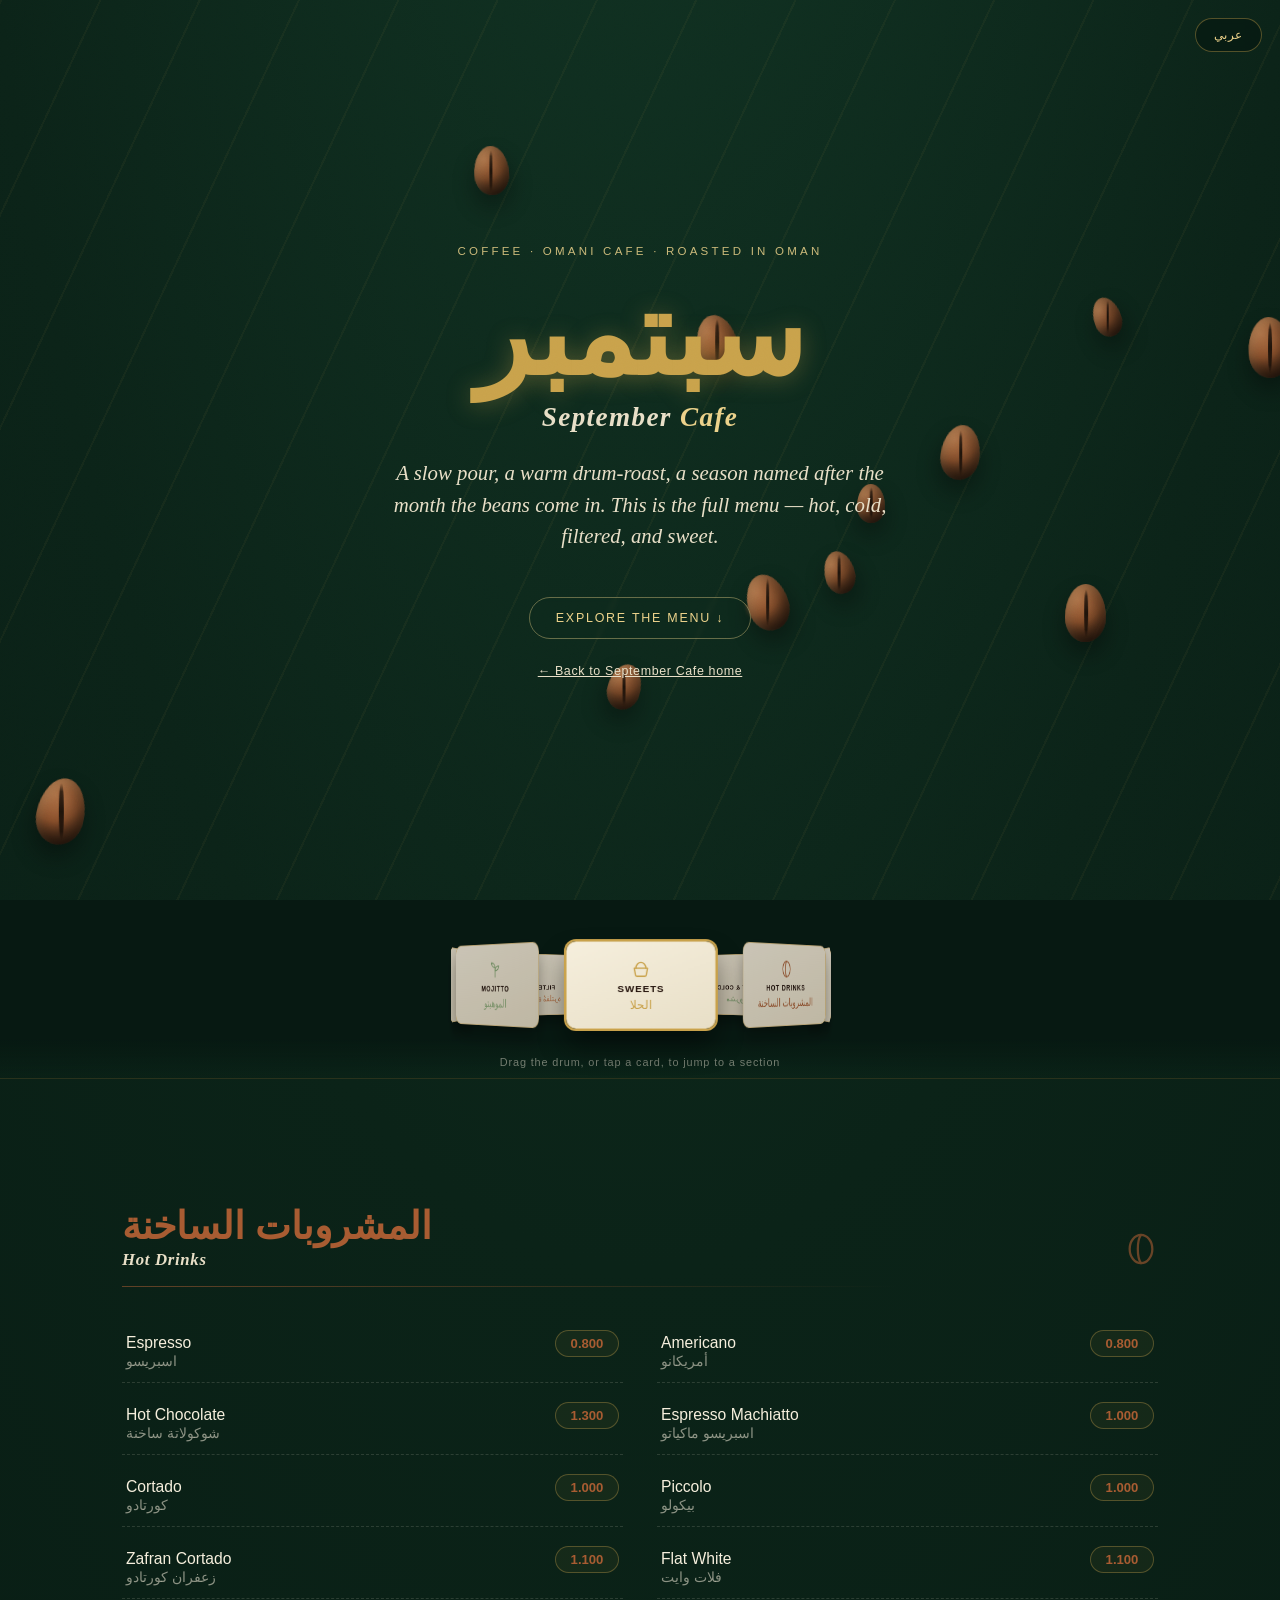
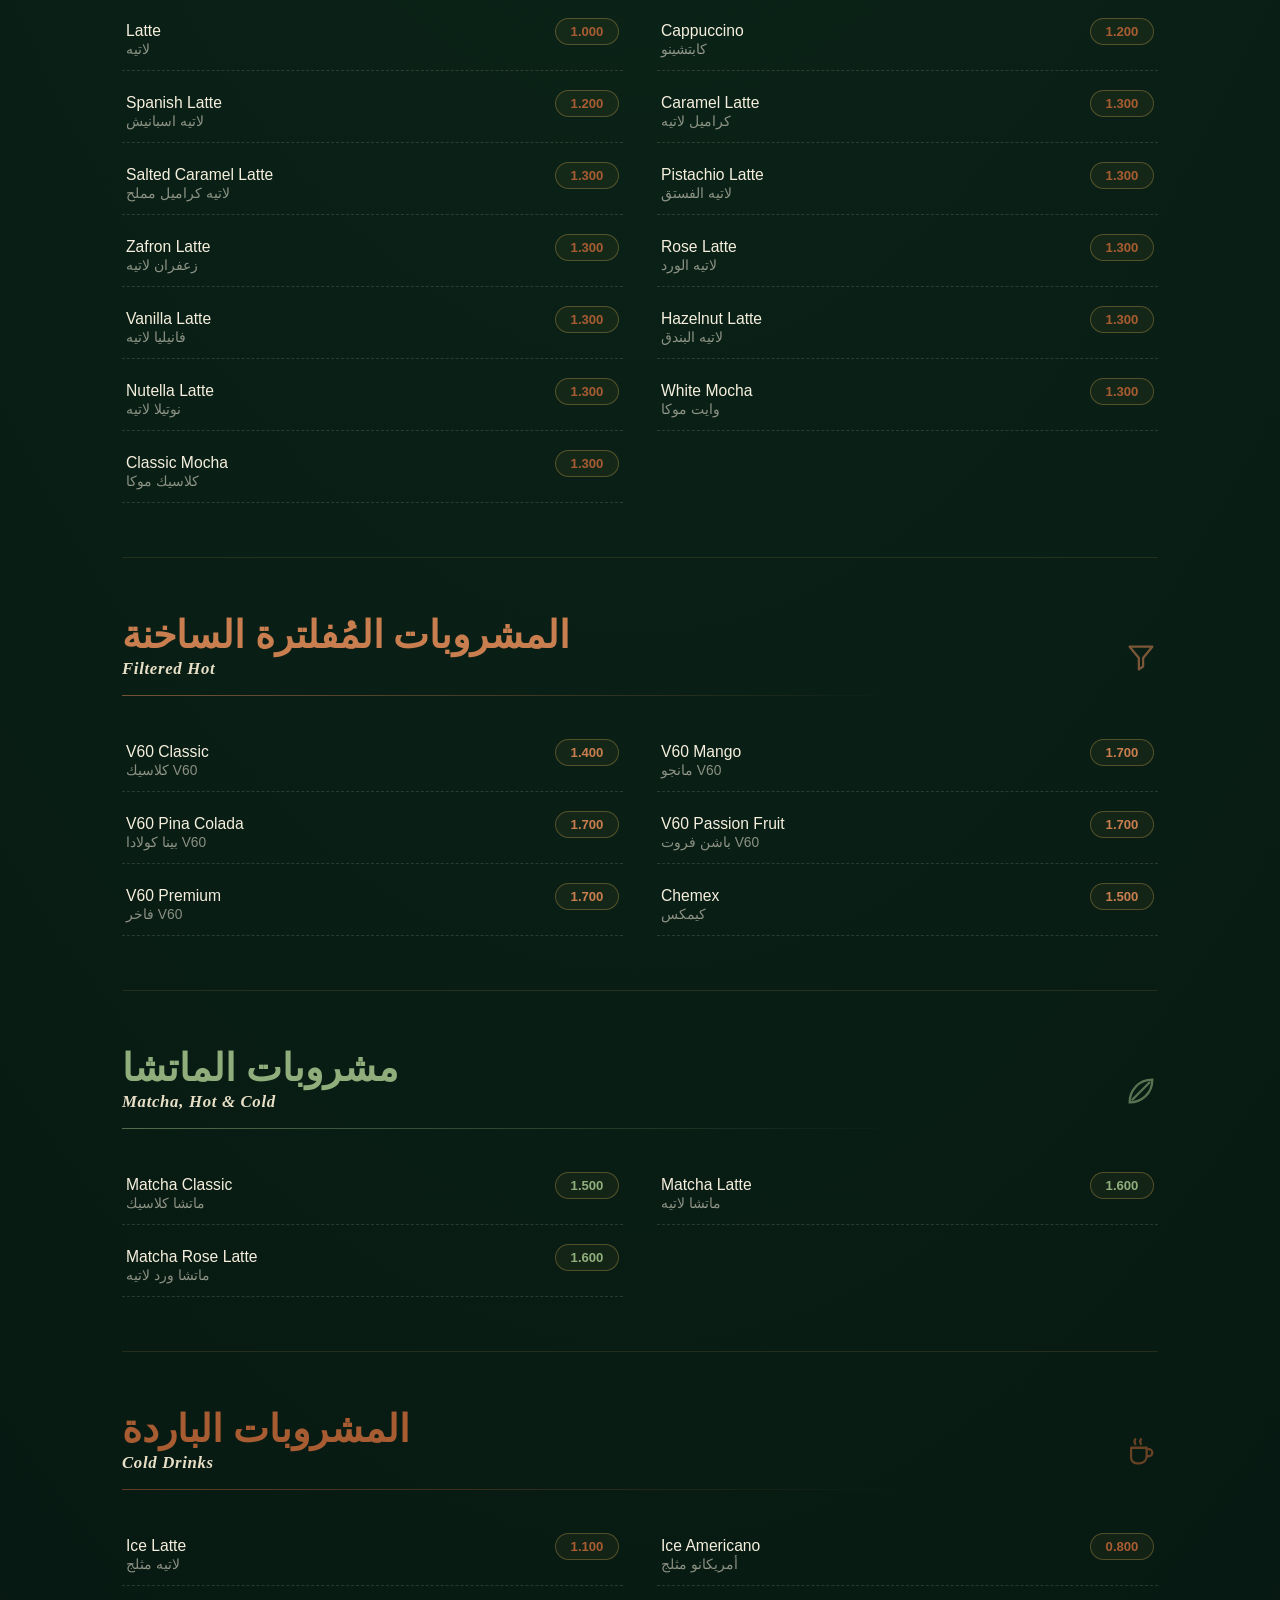
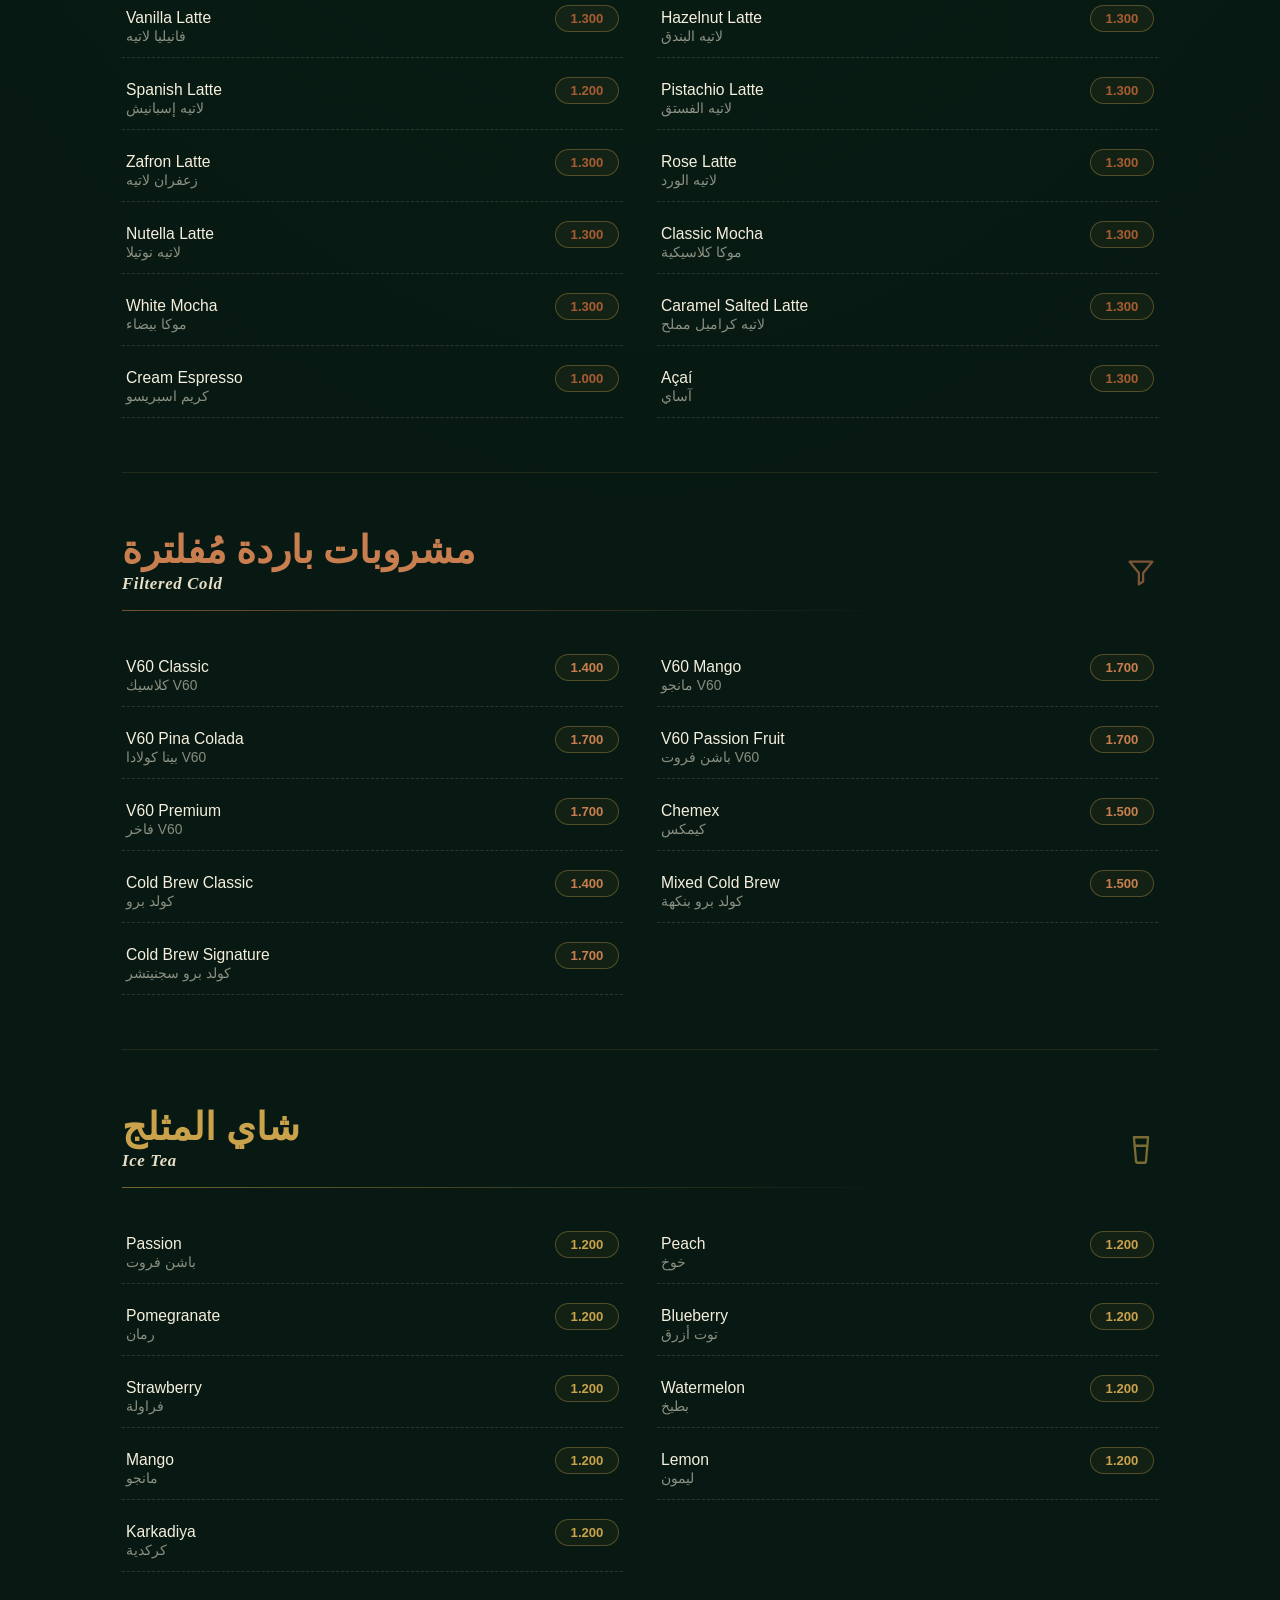
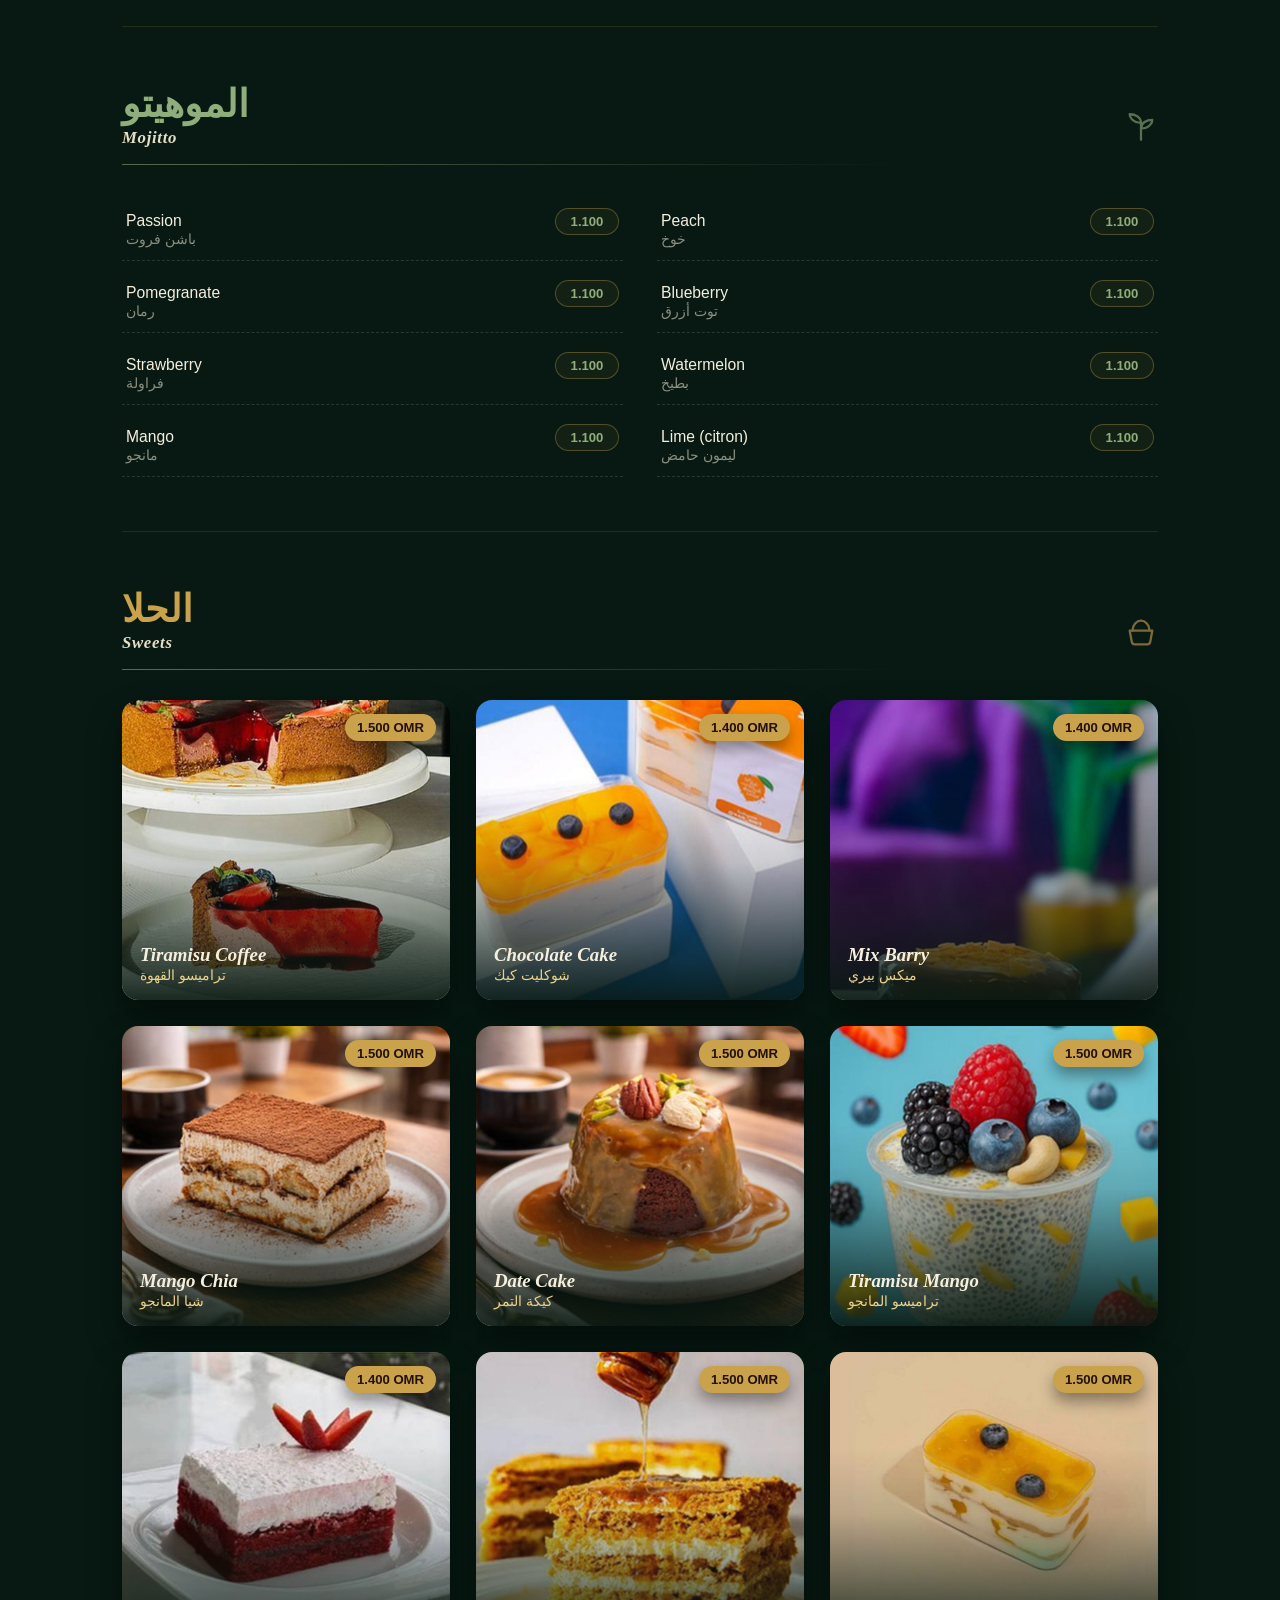
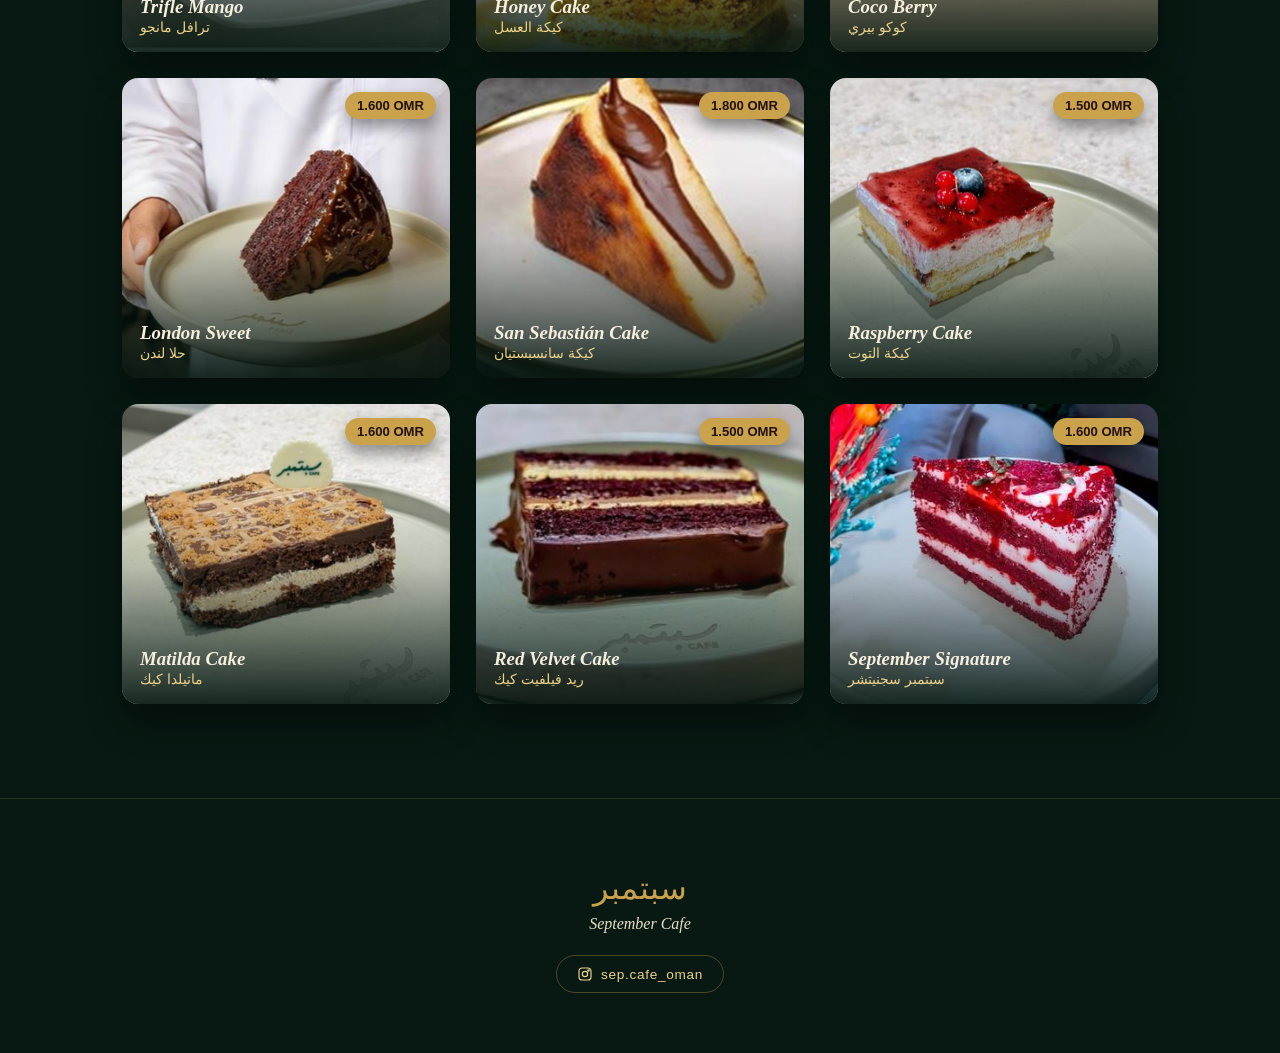
==== menu.html @ 89ff71f0 "first push of septmber site" ====
<!DOCTYPE html>
<html lang="en">
<head>
<meta charset="UTF-8">
<meta name="viewport" content="width=device-width, initial-scale=1, viewport-fit=cover">
<title>Menu | September Cafe — سبتمبر كافيه</title>
<meta name="description" content="Full bilingual menu for September Cafe in Al Kamil Wal Wafi, Oman — espresso, filtered coffee, matcha, iced tea, mojitos and fresh cakes with prices in OMR.">
<meta name="robots" content="index, follow">
<link rel="canonical" href="https://www.sepcafe-oman.com/menu.html">
<meta property="og:type" content="website">
<meta property="og:title" content="Menu | September Cafe">
<meta property="og:description" content="Espresso, filtered coffee, matcha, iced tea, mojitos and fresh cakes — full bilingual menu with OMR prices.">
<meta property="og:url" content="https://www.sepcafe-oman.com/menu.html">
<meta http-equiv="Content-Security-Policy" content="default-src 'self'; img-src 'self' data:; style-src 'self' 'unsafe-inline' https://fonts.googleapis.com; font-src 'self' https://fonts.gstatic.com; script-src 'self' 'unsafe-inline'; base-uri 'self'; form-action 'self'; frame-ancestors 'self'">
<meta http-equiv="X-Content-Type-Options" content="nosniff">
<meta name="referrer" content="strict-origin-when-cross-origin">
<link rel="icon" href="assets/images/sep_profile.png" type="image/x-icon">
<style>
@import url('https://fonts.googleapis.com/css2?family=Aref+Ruqaa:wght@400;700&family=Cormorant+Garamond:ital,wght@500;600;700&family=Tajawal:wght@400;500;700&family=Inter:wght@400;500;600;700&display=swap');

:root{
  --pine:      #0b2318;
  --pine-2:    #071912;
  --espresso:  #22110a;
  --parchment: #f6efdd;
  --parchment-dim: #e8dfc7;
  --gold:      #c9a24b;
  --gold-hi:   #ecd28a;
  --sage:      #8fae7c;
  --ember:     #a85c32;
  --ember-hi:  #c97e4f;

  --disp: 'Cormorant Garamond', serif;
  --ar-disp: 'Aref Ruqaa', serif;
  --ar-body: 'Tajawal', sans-serif;
  --body: 'Jost', 'Inter', sans-serif;
  --data: 'Inter', sans-serif;

  --nav-h: 118px;
}

*{ box-sizing:border-box; }
html{ scroll-behavior:smooth; }
body{
  margin:0;
  background:
    radial-gradient(ellipse 120% 60% at 50% -10%, #123625 0%, var(--pine) 45%, var(--pine-2) 100%);
  color:var(--parchment);
  font-family:var(--body);
  -webkit-font-smoothing:antialiased;
  overflow-x:hidden;
}
@font-face{ font-family:'Jost'; src:local('Jost'); }

::selection{ background:var(--gold); color:var(--espresso); }

a{ color:inherit; }

/* ---------- texture ---------- */
.grain{
  position:fixed; inset:0; pointer-events:none; z-index:5; opacity:.05; mix-blend-mode:overlay;
  background-image:url("data:image/svg+xml,%3Csvg xmlns='http://www.w3.org/2000/svg' width='120' height='120'%3E%3Cfilter id='n'%3E%3CfeTurbulence type='fractalNoise' baseFrequency='0.9' numOctaves='2' stitchTiles='stitch'/%3E%3C/filter%3E%3Crect width='100%25' height='100%25' filter='url(%23n)'/%3E%3C/svg%3E");
}

/* ================= HERO ================= */
.hero{
  position:relative;
  min-height:100svh;
  display:flex; flex-direction:column; align-items:center; justify-content:center;
  text-align:center;
  padding:120px 24px 80px;
  perspective:1400px;
  overflow:hidden;
}
.hero:before{
  content:'';
  position:absolute; inset:0;
  background:
    repeating-linear-gradient(115deg, rgba(201,162,75,.05) 0 2px, transparent 2px 90px);
  pointer-events:none;
}

.bean-stage{
  position:absolute; inset:0;
  transform-style:preserve-3d;
  pointer-events:none;
}
.bean{
  position:absolute;
  width:var(--w); height:calc(var(--w) * 1.4);
  left:var(--x); top:var(--y);
  transform-style:preserve-3d;
  animation:drift var(--dur) ease-in-out infinite;
  animation-delay:var(--delay);
  opacity:.85;
}
.bean .lobe{
  position:absolute; inset:0;
  border-radius:50% 50% 50% 50% / 58% 58% 42% 42%;
  background:
    radial-gradient(circle at 32% 28%, var(--ember-hi) 0%, var(--ember) 45%, #4a2313 85%, #2a130a 100%);
  box-shadow: inset -6px -10px 18px rgba(0,0,0,.55), inset 4px 6px 10px rgba(255,210,150,.25), 0 12px 24px rgba(0,0,0,.45);
  transform: rotateY(var(--ry)) rotateZ(var(--rz));
}
.bean .crease{
  position:absolute; left:50%; top:8%; bottom:8%; width:9%;
  transform:translateX(-50%) translateZ(2px);
  background:linear-gradient(to bottom, transparent, rgba(20,8,4,.75) 15%, rgba(20,8,4,.9) 50%, rgba(20,8,4,.75) 85%, transparent);
  border-radius:50%;
}
@keyframes drift{
  0%,100%{ transform:translate3d(0,0,0) rotateX(0deg) rotateY(0deg); }
  50%{ transform:translate3d(var(--dx), var(--dy), var(--dz)) rotateX(12deg) rotateY(180deg); }
}

.hero-copy{ position:relative; z-index:2; max-width:780px; }
.eyebrow{
  font-family:var(--ar-body); letter-spacing:.28em; text-transform:uppercase;
  font-size:.72rem; color:var(--gold-hi); opacity:.85; margin:0 0 22px;
}
.wordmark{ margin:0; line-height:1; }
.wordmark .ar{
  display:block; font-family:var(--ar-disp); font-size:clamp(3.6rem,11vw,7.2rem);
  color:var(--gold); text-shadow:0 2px 24px rgba(201,162,75,.35);
  transform-style:preserve-3d; transform:translateZ(40px);
}
.wordmark .en{
  display:block; font-family:var(--disp); font-style:italic; font-weight:600;
  font-size:clamp(1.15rem,2.6vw,1.7rem); letter-spacing:.05em;
  color:var(--parchment-dim); margin-top:10px;
}
.wordmark .en em{ color:var(--gold-hi); font-style:italic; }
.tagline{
  font-family:var(--disp); font-size:clamp(1.05rem,2vw,1.3rem); font-style:italic;
  color:var(--parchment-dim); max-width:520px; margin:26px auto 0; line-height:1.5;
}
.scroll-cue{
  margin-top:46px; background:none; border:1px solid rgba(236,210,138,.4);
  color:var(--gold-hi); font-family:var(--data); font-size:.78rem; letter-spacing:.14em;
  text-transform:uppercase; padding:13px 26px; border-radius:100px; cursor:pointer;
  transition:.35s ease; backdrop-filter:blur(2px);
}
.scroll-cue:hover{ background:var(--gold); color:var(--espresso); border-color:var(--gold); transform:translateY(-2px); }
.scroll-cue:focus-visible{ outline:2px solid var(--gold-hi); outline-offset:3px; }

/* ================= DRUM NAV ================= */
.drum-wrap{
  position:sticky; top:0; z-index:20;
  background:linear-gradient(to bottom, var(--pine-2) 0%, var(--pine-2) 78%, transparent);
  padding:18px 0 10px;
  border-bottom:1px solid rgba(201,162,75,.18);
}
.drum-stage{
  height:132px;
  display:flex; align-items:center; justify-content:center;
  perspective:900px;
  cursor:grab; touch-action:pan-y;
}
.drum-stage.grabbing{ cursor:grabbing; }
.drum{
  position:relative; width:1px; height:1px;
  transform-style:preserve-3d;
  transition:transform .55s cubic-bezier(.22,.9,.3,1.2);
  will-change:transform;
}
.drum.dragging{ transition:none; }
.plate{
  position:absolute; top:50%; left:50%;
  width:150px; height:88px;
  margin:-44px 0 0 -75px;
  transform-style:preserve-3d;
  background:linear-gradient(160deg, var(--parchment) 0%, var(--parchment-dim) 100%);
  border:1px solid rgba(201,162,75,.5);
  border-radius:10px;
  display:flex; flex-direction:column; align-items:center; justify-content:center; gap:4px;
  cursor:pointer; color:var(--espresso);
  box-shadow:0 10px 22px rgba(0,0,0,.35);
  transition:box-shadow .3s, opacity .3s, filter .3s;
  font-family:var(--data);
}
.plate svg{ width:20px; height:20px; stroke:var(--accent, var(--ember)); }
.plate .p-en{ font-size:.62rem; letter-spacing:.09em; text-transform:uppercase; font-weight:600; }
.plate .p-ar{ font-family:var(--ar-body); font-size:.72rem; color:var(--accent, var(--ember)); }
.plate.active{ box-shadow:0 0 0 2px var(--gold), 0 16px 28px rgba(0,0,0,.45); }
.plate:not(.active){ filter:brightness(.82); }
.drum-hint{
  text-align:center; margin:6px 0 0; font-size:.68rem; letter-spacing:.08em;
  color:rgba(246,239,221,.45); font-family:var(--data);
}

/* ================= SECTIONS ================= */
main{ position:relative; z-index:2; max-width:1080px; margin:0 auto; padding:70px 22px 40px; }
.menu-section{ scroll-margin-top:var(--nav-h); padding:54px 0; border-bottom:1px solid rgba(201,162,75,.14); }
.menu-section:last-of-type{ border-bottom:none; }

.sec-head{ display:flex; align-items:flex-end; justify-content:space-between; gap:20px; flex-wrap:wrap; margin-bottom:6px; }
.sec-titles .ar-title{ font-family:var(--ar-disp); font-size:clamp(1.7rem,4vw,2.4rem); color:var(--accent); margin:0; }
.sec-titles .en-title{ font-family:var(--disp); font-style:italic; font-weight:600; font-size:1.05rem; color:var(--parchment-dim); letter-spacing:.04em; margin:2px 0 0; }
.sec-icon{ opacity:.6; }
.sec-icon svg{ width:34px; height:34px; stroke:var(--accent); }
.sec-rule{ height:1px; background:linear-gradient(to right, var(--accent), transparent 75%); margin:16px 0 30px; opacity:.55; }

/* drink list */
.item-list{ display:grid; grid-template-columns:1fr 1fr; gap:6px 34px; perspective:1200px; }
@media(max-width:700px){ .item-list{ grid-template-columns:1fr; } }
.item-row{
  display:flex; align-items:baseline; gap:10px;
  padding:13px 4px; border-bottom:1px dashed rgba(246,239,221,.14);
  transform-style:preserve-3d; transition:transform .35s ease;
}
.item-row:hover{ transform:translateZ(14px); }
.item-names{ flex:1; min-width:0; }
.item-names .n-en{ font-size:.98rem; font-weight:500; color:var(--parchment); }
.item-names .n-ar{ font-family:var(--ar-body); font-size:.86rem; color:rgba(246,239,221,.55); margin-top:1px; }
.leader{ flex:0 0 auto; width:100%; max-width:none; overflow:hidden; }
.price-coin{
  flex:0 0 auto; min-width:64px; text-align:center;
  font-family:var(--data); font-size:.82rem; font-weight:600; color:var(--accent);
  border:1px solid rgba(201,162,75,.35); border-radius:100px; padding:5px 12px;
  transform-style:preserve-3d; transition:transform .4s ease, background .4s ease, color .4s ease;
  background:rgba(201,162,75,.06);
}
.item-row:hover .price-coin{
  transform:translateZ(22px) rotateY(360deg);
  background:var(--accent); color:var(--pine-2); border-color:var(--accent);
}

/* sweets grid */
.sweets-grid{ display:grid; grid-template-columns:repeat(3,1fr); gap:26px; }
@media(max-width:820px){ .sweets-grid{ grid-template-columns:repeat(2,1fr); } }
@media(max-width:520px){ .sweets-grid{ grid-template-columns:1fr; } }

.sweet-card{
  position:relative; height:300px; perspective:1000px;
}
.sweet-inner{
  position:relative; width:100%; height:100%; transform-style:preserve-3d;
  transition:transform .15s ease-out;
  border-radius:16px;
  box-shadow:0 18px 34px rgba(0,0,0,.45);
}
.sweet-face{
  position:absolute; inset:0; border-radius:16px; overflow:hidden;
  transform-style:preserve-3d;
}
.sweet-face img{
  position:absolute; inset:0; width:100%; height:100%; object-fit:cover;
  transform:translateZ(0) scale(1.02);
}
.sweet-shade{
  position:absolute; inset:0;
  background:linear-gradient(to top, rgba(7,25,18,.92) 0%, rgba(7,25,18,.15) 46%, transparent 68%);
  transform:translateZ(2px);
}
.sweet-caption{
  position:absolute; left:0; right:0; bottom:0; padding:16px 18px;
  transform:translateZ(26px);
}
.sweet-caption .s-en{ font-family:var(--disp); font-style:italic; font-weight:600; font-size:1.18rem; color:var(--parchment); display:block; }
.sweet-caption .s-ar{ font-family:var(--ar-body); font-size:.86rem; color:var(--gold-hi); }
.sweet-price{
  position:absolute; top:14px; right:14px; transform:translateZ(46px);
  background:var(--gold); color:var(--espresso); font-family:var(--data); font-weight:700; font-size:.82rem;
  padding:6px 12px; border-radius:100px; box-shadow:0 8px 16px rgba(0,0,0,.4);
}
[dir="rtl"] .sweet-price{ right:auto; left:14px; }

/* ================= LANG TOGGLE ================= */
.lang-toggle{
  position:fixed; top:18px; right:18px; z-index:60;
  background:rgba(7,25,18,.7); backdrop-filter:blur(8px);
  border:1px solid rgba(201,162,75,.4); color:var(--gold-hi);
  font-family:var(--data); font-size:.72rem; letter-spacing:.05em;
  padding:9px 18px; border-radius:100px; cursor:pointer; transition:.3s ease;
}
.lang-toggle:hover{ background:var(--gold); color:var(--espresso); border-color:var(--gold); }
[dir="rtl"] .lang-toggle{ right:auto; left:18px; }

/* ================= RTL ================= */
html[dir="rtl"] body{ font-family:var(--ar-body), var(--body); }
html[dir="rtl"] .eyebrow,
html[dir="rtl"] .tagline,
html[dir="rtl"] .drum-hint,
html[dir="rtl"] .foot-fine,
html[dir="rtl"] .back-home{
  font-family:var(--ar-body), var(--body);
}

/* ================= BACK HOME LINK ================= */
.back-home-wrap{ margin-top:22px; }
.back-home{ color:var(--parchment-dim); font-size:.78rem; letter-spacing:.05em; text-decoration:underline; }

/* ================= FOOTER ================= */
footer{
  position:relative; z-index:2; text-align:center; padding:70px 24px 60px;
  border-top:1px solid rgba(201,162,75,.18);
}
.foot-mark{ font-family:var(--ar-disp); font-size:2rem; color:var(--gold); margin-bottom:8px; }
.foot-sub{ font-family:var(--disp); font-style:italic; color:var(--parchment-dim); margin-bottom:22px; }
.foot-ig{
  display:inline-flex; align-items:center; gap:8px; color:var(--gold-hi); text-decoration:none;
  font-family:var(--data); font-size:.85rem; letter-spacing:.05em; border:1px solid rgba(201,162,75,.35);
  padding:10px 20px; border-radius:100px; transition:.3s;
}
.foot-ig:hover{ background:var(--gold); color:var(--espresso); }
.foot-fine{ margin-top:26px; font-size:.7rem; color:rgba(246,239,221,.35); font-family:var(--data); }

@media (prefers-reduced-motion: reduce){
  html{ scroll-behavior:auto; }
  .bean{ animation:none !important; }
  .drum{ transition:none !important; }
  .sweet-inner{ transition:none !important; }
}
</style>
</head>
<body>

<div class="grain"></div>

<button class="lang-toggle" id="langToggle" type="button" aria-label="Switch language / تبديل اللغة">English</button>

<header class="hero">
  <div class="bean-stage" id="beanStage"></div>
  <div class="hero-copy">
    <p class="eyebrow" data-en="Coffee · Omani Cafe · Roasted in Oman" data-ar="قهوة · مقهى عُماني · نحمّص في عُمان">قهوة · مقهى عُماني · Roasted in Oman</p>
    <h1 class="wordmark">
      <span class="ar">سبتمبر</span>
      <span class="en">September <em>Cafe</em></span>
    </h1>
    <p class="tagline" data-en="A slow pour, a warm drum-roast, a season named after the month the beans come in. This is the full menu — hot, cold, filtered, and sweet." data-ar="سكب هادئ، تحميص دافئ في الدرام، وموسم سُمّي على اسم الشهر الذي تصل فيه الحبوب. هذه هي القائمة كاملة — ساخنة، باردة، مفلترة، وحلا.">A slow pour, a warm drum-roast, a season named after the month the beans come in. This is the full menu — hot, cold, filtered, and sweet.</p>
    <button class="scroll-cue" id="scrollCue" data-en="Explore the menu ↓" data-ar="استكشف القائمة ↓">Explore the menu · استكشف القائمة ↓</button>
    <p class="back-home-wrap"><a href="index.html" class="back-home" data-en="← Back to September Cafe home" data-ar="→ العودة إلى الصفحة الرئيسية">← Back to September Cafe home</a></p>
  </div>
</header>

<nav class="drum-wrap" aria-label="Menu categories">
  <div class="drum-stage" id="drumStage">
    <div class="drum" id="drum"></div>
  </div>
  <p class="drum-hint" data-en="Drag the drum, or tap a card, to jump to a section" data-ar="اسحب الدرام، أو اضغط على بطاقة، للانتقال إلى القسم">Drag the drum, or tap a card, to jump to a section</p>
</nav>

<main id="main"></main>

<footer>
  <div class="foot-mark">سبتمبر</div>
  <div class="foot-sub">September Cafe</div>
  <a class="foot-ig" href="https://instagram.com/sep.cafe_oman" target="_blank" rel="noopener noreferrer" dir="ltr">
    <svg width="16" height="16" viewBox="0 0 24 24" fill="none" stroke="currentColor" stroke-width="1.8"><rect x="3" y="3" width="18" height="18" rx="5"/><circle cx="12" cy="12" r="4"/><circle cx="17.2" cy="6.8" r="1"/></svg>
    sep.cafe_oman
  </a>
  <!-- <p class="foot-fine" data-en="Prices in OMR · Menu items and prices may vary in‑store" data-ar="الأسعار بالريال العُماني · قد تختلف الأصناف والأسعار داخل المقهى">Prices in OMR · Menu items and prices may vary in‑store</p> -->
</footer>

<script>
window.__SWEET_IMAGES__ = {
  "tiramisu-coffee": "[data-uri]",
  "chocolate-cake": "[data-uri]",
  "mix-barry": "[data-uri]",
  "mango-chia": "[data-uri]",
  "date-cake": "[data-uri]",
  "tiramisu-mango": "[data-uri]",
  "trifle-mango": "[data-uri]",
  "honey-cake": "[data-uri]",
  "coco-berry": "[data-uri]",
  "london-sweet": "[data-uri]",
  "san-sebastian": "[data-uri]",
  "raspberry-cake": "[data-uri]",
  "matilda-cake": "[data-uri]",
  "red-velvet": "[data-uri]",
  "september-signature": "[data-uri]",
};
</script>
<script>
/* ======================= DATA ======================= */
const ICONS = {
  bean: '<svg viewBox="0 0 24 24" fill="none" stroke-width="1.6" stroke-linecap="round"><ellipse cx="12" cy="12" rx="8" ry="10"/><path d="M12 2c-3 4-3 16 0 20"/></svg>',
  filter: '<svg viewBox="0 0 24 24" fill="none" stroke-width="1.6" stroke-linecap="round" stroke-linejoin="round"><path d="M4 4h16l-6.5 8v6l-3 2v-8z"/></svg>',
  leaf: '<svg viewBox="0 0 24 24" fill="none" stroke-width="1.6" stroke-linecap="round"><path d="M4 20c8 0 16-6 16-16C10 4 4 12 4 20Z"/><path d="M6 18c4-4 8-8 12-12"/></svg>',
  cup: '<svg viewBox="0 0 24 24" fill="none" stroke-width="1.6" stroke-linecap="round" stroke-linejoin="round"><path d="M5 9h11v6a5 5 0 0 1-5 5H9a4 4 0 0 1-4-4Z"/><path d="M16 10h1.5a2.5 2.5 0 0 1 0 5H16"/><path d="M8 3c-1 1.4-1 2 0 3.4M12 3c-1 1.4-1 2 0 3.4"/></svg>',
  glass: '<svg viewBox="0 0 24 24" fill="none" stroke-width="1.6" stroke-linecap="round" stroke-linejoin="round"><path d="M7 3h10l-1.5 17a1 1 0 0 1-1 1h-5a1 1 0 0 1-1-1Z"/><path d="M7.6 9h8.8"/></svg>',
  mint: '<svg viewBox="0 0 24 24" fill="none" stroke-width="1.6" stroke-linecap="round" stroke-linejoin="round"><path d="M12 21V9"/><path d="M12 9C6 9 4 5 4 3c4 0 8 2 8 6Z"/><path d="M12 13c6 0 8-4 8-6-4 0-8 2-8 6Z"/></svg>',
  sweet: '<svg viewBox="0 0 24 24" fill="none" stroke-width="1.6" stroke-linecap="round" stroke-linejoin="round"><path d="M4 11h16l-1.5 8a2 2 0 0 1-2 1.7H7.5A2 2 0 0 1 5.5 19Z"/><path d="M6 11c0-4 3-7 6-7s6 3 6 7"/></svg>'
};

const CATEGORIES = [
  { id:'hot', en:'Hot Drinks', ar:'المشروبات الساخنة', icon:'bean', accent:'var(--ember)',
    items:[
      ['Espresso','اسبريسو',0.800],['Americano','أمريكانو',0.800],['Hot Chocolate','شوكولاتة ساخنة',1.300],
      ['Espresso Machiatto','اسبريسو ماكياتو',1.000],['Cortado','كورتادو',1.000],['Piccolo','بيكولو',1.000],
      ['Zafran Cortado','زعفران كورتادو',1.100],['Flat White','فلات وايت',1.100],['Latte','لاتيه',1.000],
      ['Cappuccino','كابتشينو',1.200],['Spanish Latte','لاتيه اسبانيش',1.200],['Caramel Latte','كراميل لاتيه',1.300],
      ['Salted Caramel Latte','لاتيه كراميل مملح',1.300],['Pistachio Latte','لاتيه الفستق',1.300],
      ['Zafron Latte','زعفران لاتيه',1.300],['Rose Latte','لاتيه الورد',1.300],['Vanilla Latte','فانيليا لاتيه',1.300],
      ['Hazelnut Latte','لاتيه البندق',1.300],['Nutella Latte','نوتيلا لاتيه',1.300],['White Mocha','وايت موكا',1.300],
      ['Classic Mocha','كلاسيك موكا',1.300]
    ]},
  { id:'filtered-hot', en:'Filtered Hot', ar:'المشروبات المُفلترة الساخنة', icon:'filter', accent:'var(--ember-hi)',
    items:[
      ['V60 Classic','كلاسيك V60',1.400],['V60 Mango','مانجو V60',1.700],['V60 Pina Colada','بينا كولادا V60',1.700],
      ['V60 Passion Fruit','باشن فروت V60',1.700],['V60 Premium','فاخر V60',1.700],['Chemex','كيمكس',1.500]
    ]},
  { id:'matcha', en:'Matcha, Hot & Cold', ar:'مشروبات الماتشا', icon:'leaf', accent:'var(--sage)',
    items:[
      ['Matcha Classic','ماتشا كلاسيك',1.500],['Matcha Latte','ماتشا لاتيه',1.600],['Matcha Rose Latte','ماتشا ورد لاتيه',1.600]
    ]},
  { id:'cold', en:'Cold Drinks', ar:'المشروبات الباردة', icon:'cup', accent:'var(--ember)',
    items:[
      ['Ice Latte','لاتيه مثلج',1.100],['Ice Americano','أمريكانو مثلج',0.800],['Vanilla Latte','فانيليا لاتيه',1.300],
      ['Hazelnut Latte','لاتيه البندق',1.300],['Spanish Latte','لاتيه إسبانيش',1.200],['Pistachio Latte','لاتيه الفستق',1.300],
      ['Zafron Latte','زعفران لاتيه',1.300],['Rose Latte','لاتيه الورد',1.300],['Nutella Latte','لاتيه نوتيلا',1.300],
      ['Classic Mocha','موكا كلاسيكية',1.300],['White Mocha','موكا بيضاء',1.300],['Caramel Salted Latte','لاتيه كراميل مملح',1.300],
      ['Cream Espresso','كريم اسبريسو',1.000],['Açaí','آساي',1.300]
    ]},
  { id:'filtered-cold', en:'Filtered Cold', ar:'مشروبات باردة مُفلترة', icon:'filter', accent:'var(--ember-hi)',
    items:[
      ['V60 Classic','كلاسيك V60',1.400],['V60 Mango','مانجو V60',1.700],['V60 Pina Colada','بينا كولادا V60',1.700],
      ['V60 Passion Fruit','باشن فروت V60',1.700],['V60 Premium','فاخر V60',1.700],['Chemex','كيمكس',1.500],
      ['Cold Brew Classic','كولد برو',1.400],['Mixed Cold Brew','كولد برو بنكهة',1.500],['Cold Brew Signature','كولد برو سجنيتشر',1.700]
    ]},
  { id:'tea', en:'Ice Tea', ar:'شاي المثلج', icon:'glass', accent:'var(--gold)',
    items:[
      ['Passion','باشن فروت',1.200],['Peach','خوخ',1.200],['Pomegranate','رمان',1.200],['Blueberry','توت أزرق',1.200],
      ['Strawberry','فراولة',1.200],['Watermelon','بطيخ',1.200],['Mango','مانجو',1.200],['Lemon','ليمون',1.200],
      ['Karkadiya','كركدية',1.200]
    ]},
  { id:'mojito', en:'Mojitto', ar:'الموهيتو', icon:'mint', accent:'var(--sage)',
    items:[
      ['Passion','باشن فروت',1.100],['Peach','خوخ',1.100],['Pomegranate','رمان',1.100],['Blueberry','توت أزرق',1.100],
      ['Strawberry','فراولة',1.100],['Watermelon','بطيخ',1.100],['Mango','مانجو',1.100],['Lime (citron)','ليمون حامض',1.100]
    ]},
  { id:'sweets', en:'Sweets', ar:'الحلا', icon:'sweet', accent:'var(--gold)', isSweets:true,
    items:[
      ['Tiramisu Coffee','تراميسو القهوة',1.500,'tiramisu-coffee'],
      ['Chocolate Cake','شوكليت كيك',1.400,'chocolate-cake'],
      ['Mix Barry','ميكس بيري',1.400,'mix-barry'],
      ['Mango Chia','شيا المانجو',1.500,'mango-chia'],
      ['Date Cake','كيكة التمر',1.500,'date-cake'],
      ['Tiramisu Mango','تراميسو المانجو',1.500,'tiramisu-mango'],
      ['Trifle Mango','ترافل مانجو',1.400,'trifle-mango'],
      ['Honey Cake','كيكة العسل',1.500,'honey-cake'],
      ['Coco Berry','كوكو بيري',1.500,'coco-berry'],
      ['London Sweet','حلا لندن',1.600,'london-sweet'],
      ['San Sebastián Cake','كيكة سانسبستيان',1.800,'san-sebastian'],
      ['Raspberry Cake','كيكة التوت',1.500,'raspberry-cake'],
      ['Matilda Cake','ماتيلدا كيك',1.600,'matilda-cake'],
      ['Red Velvet Cake','ريد فيلفيت كيك',1.500,'red-velvet'],
      ['September Signature','سبتمبر سجنيتشر',1.600,'september-signature']
    ]}
];

const IMAGES = window.__SWEET_IMAGES__ || {};

/* ======================= RENDER SECTIONS ======================= */
const main = document.getElementById('main');
const fmt = n => n.toFixed(3);

CATEGORIES.forEach(cat=>{
  const sec = document.createElement('section');
  sec.className = 'menu-section';
  sec.id = cat.id;
  sec.style.setProperty('--accent', cat.accent);

  const head = document.createElement('div');
  head.className = 'sec-head';
  head.innerHTML = `
    <div class="sec-titles">
      <h2 class="ar-title">${cat.ar}</h2>
      <p class="en-title">${cat.en}</p>
    </div>
    <div class="sec-icon">${ICONS[cat.icon]}</div>
  `;
  sec.appendChild(head);

  const rule = document.createElement('div');
  rule.className = 'sec-rule';
  sec.appendChild(rule);

  if(cat.isSweets){
    const grid = document.createElement('div');
    grid.className = 'sweets-grid';
    cat.items.forEach(([en,ar,price,key])=>{
      const card = document.createElement('div');
      card.className = 'sweet-card';
      card.innerHTML = `
        <div class="sweet-inner">
          <div class="sweet-face">
            <img src="${IMAGES[key]||''}" alt="${en}" loading="lazy">
            <div class="sweet-shade"></div>
            <div class="sweet-price">${fmt(price)} OMR</div>
            <div class="sweet-caption">
              <span class="s-en">${en}</span>
              <span class="s-ar">${ar}</span>
            </div>
          </div>
        </div>`;
      grid.appendChild(card);
    });
    sec.appendChild(grid);
  } else {
    const list = document.createElement('div');
    list.className = 'item-list';
    cat.items.forEach(([en,ar,price])=>{
      const row = document.createElement('div');
      row.className = 'item-row';
      row.innerHTML = `
        <div class="item-names">
          <div class="n-en">${en}</div>
          <div class="n-ar">${ar}</div>
        </div>
        <div class="price-coin">${fmt(price)}</div>
      `;
      list.appendChild(row);
    });
    sec.appendChild(list);
  }
  main.appendChild(sec);
});

/* ======================= HERO BEANS ======================= */
const reduceMotion = window.matchMedia('(prefers-reduced-motion: reduce)').matches;
const stage = document.getElementById('beanStage');
if(!reduceMotion){
  const N = window.innerWidth < 640 ? 6 : 11;
  for(let i=0;i<N;i++){
    const b = document.createElement('div');
    b.className = 'bean';
    const w = 26 + Math.random()*30;
    b.style.setProperty('--w', w+'px');
    b.style.setProperty('--x', Math.random()*100+'%');
    b.style.setProperty('--y', Math.random()*100+'%');
    b.style.setProperty('--dur', (8+Math.random()*10)+'s');
    b.style.setProperty('--delay', (Math.random()*-14)+'s');
    b.style.setProperty('--dx', (Math.random()*80-40)+'px');
    b.style.setProperty('--dy', (Math.random()*60-30)+'px');
    b.style.setProperty('--dz', (Math.random()*140-40)+'px');
    b.style.setProperty('--ry', (Math.random()*40-20)+'deg');
    b.style.setProperty('--rz', (Math.random()*50-25)+'deg');
    b.innerHTML = '<div class="lobe"></div><div class="crease"></div>';
    stage.appendChild(b);
  }
}

document.getElementById('scrollCue').addEventListener('click', ()=>{
  document.querySelector('.drum-wrap').scrollIntoView({behavior: reduceMotion?'auto':'smooth', block:'start'});
});

/* ======================= DRUM CAROUSEL ======================= */
const drum = document.getElementById('drum');
const drumStage = document.getElementById('drumStage');
const n = CATEGORIES.length;
const RADIUS = Math.round((150/2) / Math.tan(Math.PI/n)) + 40;

const plates = CATEGORIES.map((cat,i)=>{
  const p = document.createElement('button');
  p.className = 'plate';
  p.type = 'button';
  p.dataset.target = cat.id;
  p.style.setProperty('--accent', cat.accent);
  p.style.transform = `rotateY(${(360/n)*i}deg) translateZ(${RADIUS}px)`;
  p.innerHTML = `${ICONS[cat.icon]}<span class="p-en">${cat.en}</span><span class="p-ar">${cat.ar}</span>`;
  drum.appendChild(p);
  return p;
});

let angle = 0;
function setAngle(a, animated=true){
  angle = a;
  drum.classList.toggle('dragging', !animated);
  drum.style.transform = `translateZ(${-RADIUS}px) rotateY(${angle}deg)`;
}
setAngle(0);

function angleForIndex(i){ return -((360/n)*i); }

function goTo(id, scroll=true){
  const idx = CATEGORIES.findIndex(c=>c.id===id);
  if(idx<0) return;
  setAngle(angleForIndex(idx));
  plates.forEach(p=>p.classList.toggle('active', p.dataset.target===id));
  if(scroll){
    const el = document.getElementById(id);
    const y = el.getBoundingClientRect().top + window.scrollY - (document.querySelector('.drum-wrap').offsetHeight) + 4;
    window.scrollTo({top:y, behavior: reduceMotion?'auto':'smooth'});
  }
}

plates.forEach(p=>{
  p.addEventListener('click', ()=> goTo(p.dataset.target, true));
});

/* drag to rotate */
let dragging=false, startX=0, startAngle=0, moved=false;
function pointerDown(e){
  dragging = true; moved = false;
  startX = (e.touches? e.touches[0].clientX : e.clientX);
  startAngle = angle;
  drumStage.classList.add('grabbing');
}
function pointerMove(e){
  if(!dragging) return;
  const x = (e.touches? e.touches[0].clientX : e.clientX);
  const dx = x - startX;
  if(Math.abs(dx) > 4) moved = true;
  setAngle(startAngle + dx*0.4, false);
}
function pointerUp(){
  if(!dragging) return;
  dragging = false;
  drumStage.classList.remove('grabbing');
  if(moved){
    // snap to nearest plate
    const idx = Math.round((-angle) / (360/n));
    setAngle(angleForIndex(((idx % n)+n)%n));
    highlightNearest();
  }
}
drumStage.addEventListener('mousedown', pointerDown);
window.addEventListener('mousemove', pointerMove);
window.addEventListener('mouseup', pointerUp);
drumStage.addEventListener('touchstart', pointerDown, {passive:true});
window.addEventListener('touchmove', pointerMove, {passive:true});
window.addEventListener('touchend', pointerUp);

function highlightNearest(){
  const idx = (((Math.round((-angle)/(360/n))) % n)+n)%n;
  plates.forEach((p,i)=>p.classList.toggle('active', i===idx));
}

/* highlight active plate + snap drum as user scrolls */
const sections = CATEGORIES.map(c=>document.getElementById(c.id));
const io = new IntersectionObserver((entries)=>{
  entries.forEach(entry=>{
    if(entry.isIntersecting){
      goTo(entry.target.id, false);
    }
  });
}, { rootMargin: '-40% 0px -55% 0px', threshold:0 });
sections.forEach(s=>io.observe(s));

goTo('hot', false);

/* ======================= SWEET CARD TILT ======================= */
const isTouch = matchMedia('(hover: none)').matches;
if(!reduceMotion && !isTouch){
  document.querySelectorAll('.sweet-inner').forEach(card=>{
    const parent = card.parentElement;
    parent.addEventListener('mousemove', e=>{
      const r = parent.getBoundingClientRect();
      const px = (e.clientX - r.left)/r.width - 0.5;
      const py = (e.clientY - r.top)/r.height - 0.5;
      card.style.transform = `rotateY(${px*16}deg) rotateX(${-py*16}deg) scale(1.03)`;
    });
    parent.addEventListener('mouseleave', ()=>{
      card.style.transform = 'rotateY(0) rotateX(0) scale(1)';
    });
  });
}

window.addEventListener('resize', ()=>{
  highlightNearest();
});

/* ======================= LANGUAGE TOGGLE ======================= */
(function(){
  var LANG_KEY = 'sepcafe_lang';
  function getStoredLang(){
    try { return localStorage.getItem(LANG_KEY); } catch(e){ return null; }
  }
  function storeLang(lang){
    try { localStorage.setItem(LANG_KEY, lang); } catch(e){ /* storage unavailable, ignore */ }
  }
  function applyLang(lang){
    var html = document.documentElement;
    html.lang = lang;
    html.dir = lang === 'ar' ? 'rtl' : 'ltr';
    document.querySelectorAll('[data-en]').forEach(function(el){
      var attr = lang === 'ar' ? 'data-ar' : 'data-en';
      el.textContent = el.getAttribute(attr) || el.getAttribute('data-en');
    });
    var btn = document.getElementById('langToggle');
    if(btn){ btn.textContent = lang === 'ar' ? 'English' : 'عربي'; }
    storeLang(lang);
  }
  var detected = (navigator.language || '').toLowerCase().indexOf('ar') === 0 ? 'ar' : 'en';
  applyLang(getStoredLang() || detected);
  var toggle = document.getElementById('langToggle');
  if(toggle){
    toggle.addEventListener('click', function(){
      var current = document.documentElement.lang === 'ar' ? 'ar' : 'en';
      applyLang(current === 'ar' ? 'en' : 'ar');
    });
  }
})();
</script>
</body>
</html>
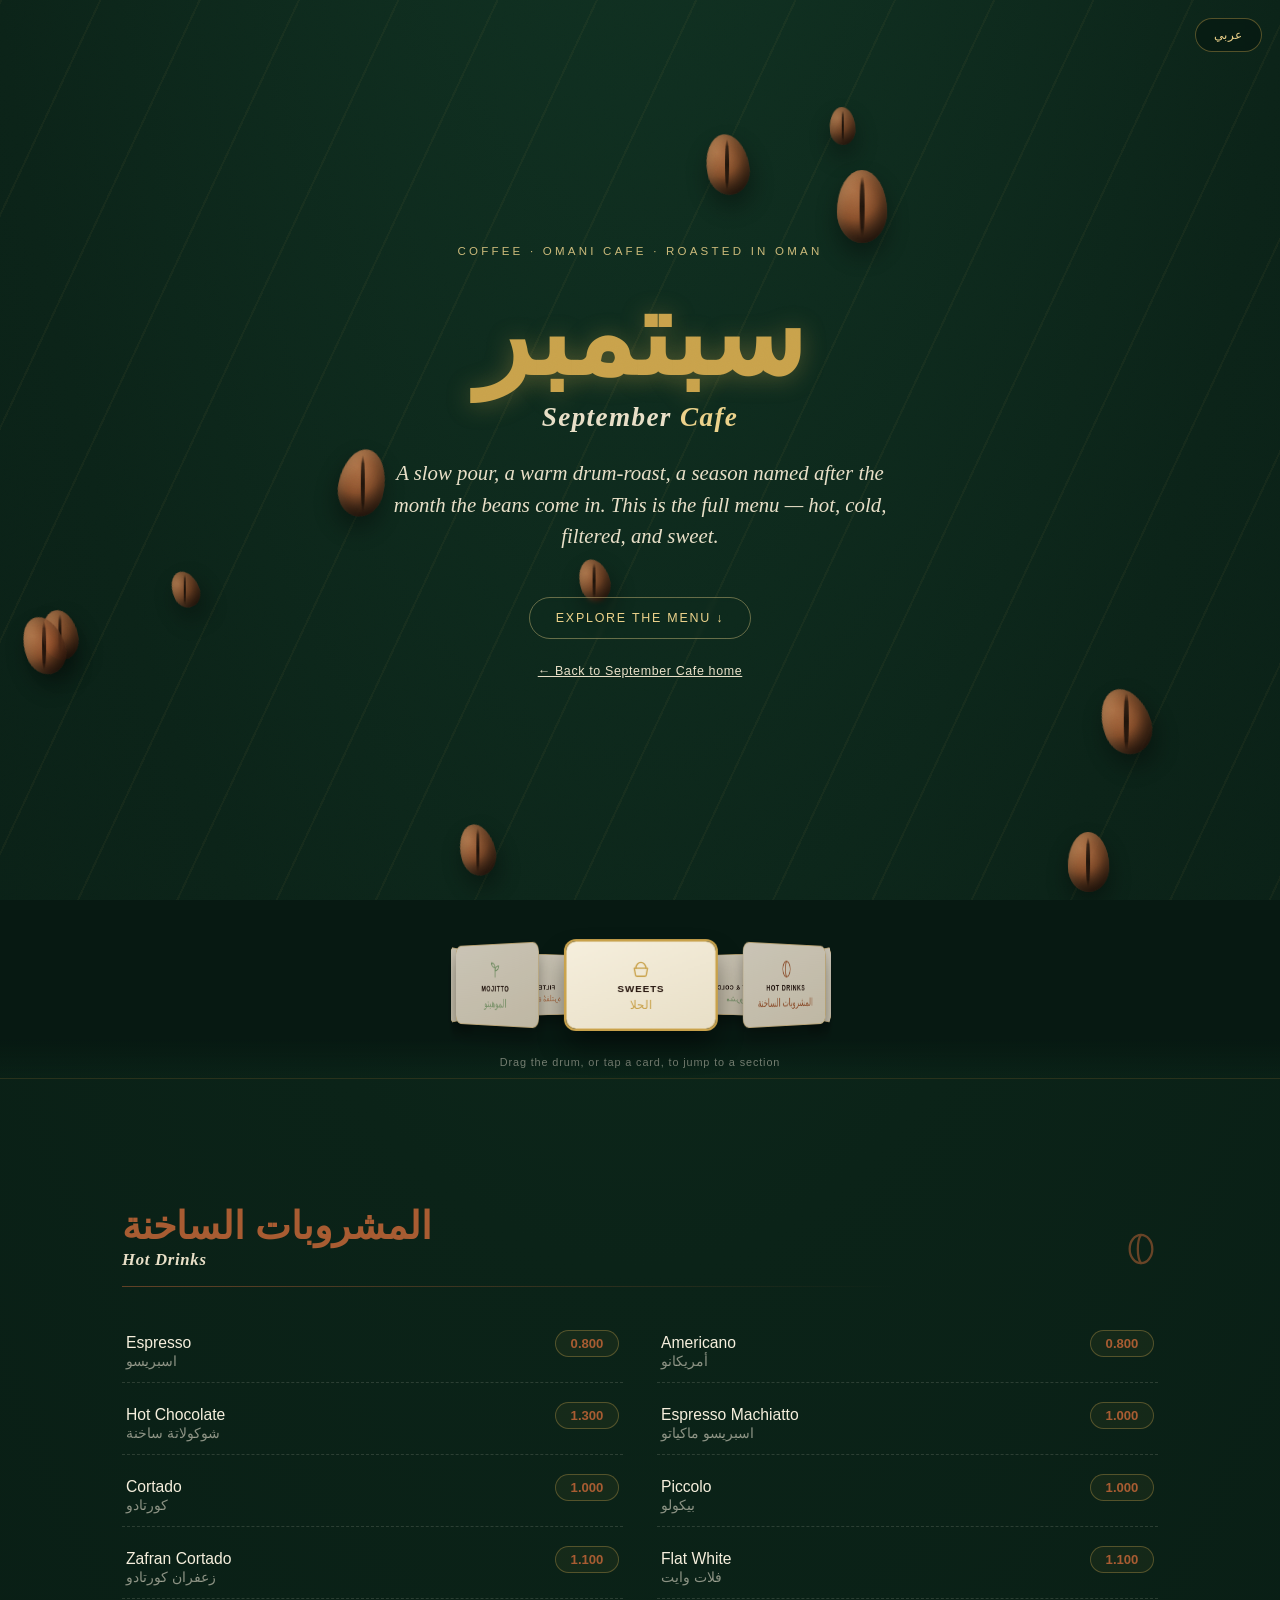
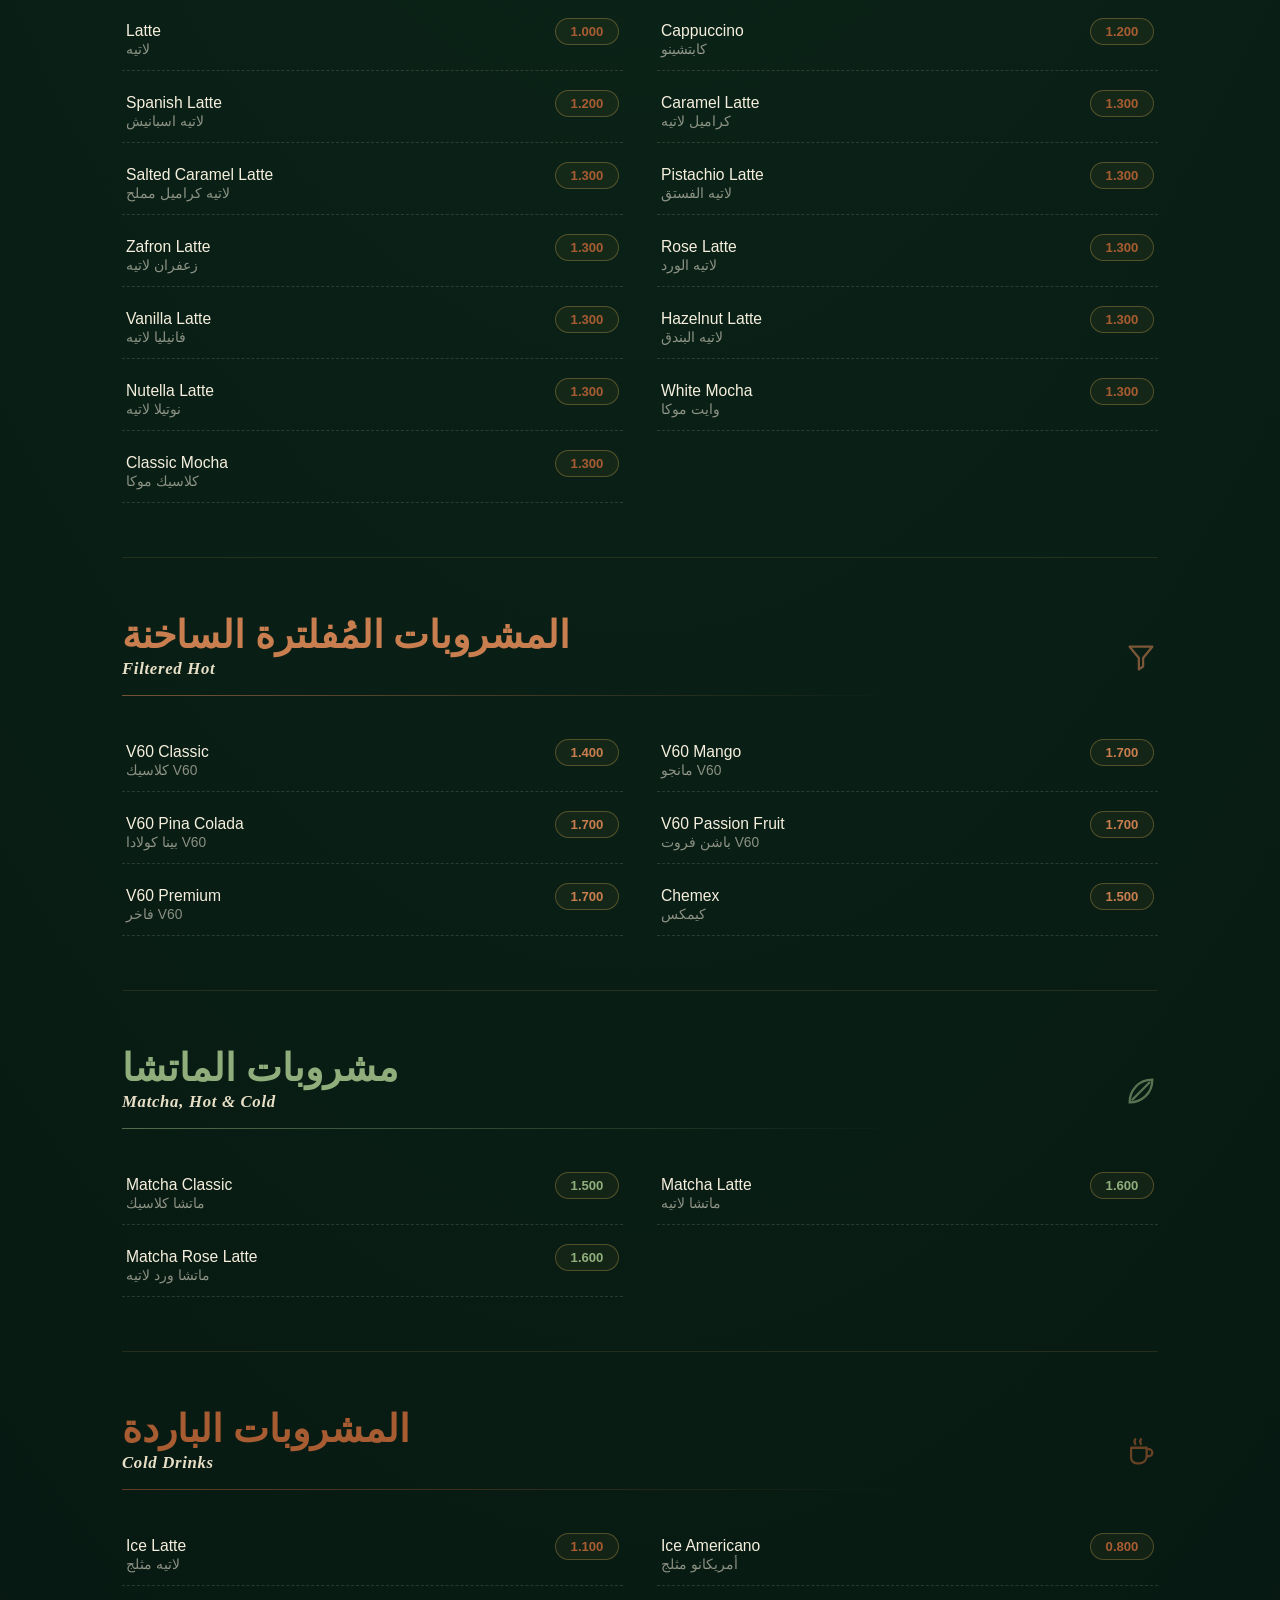
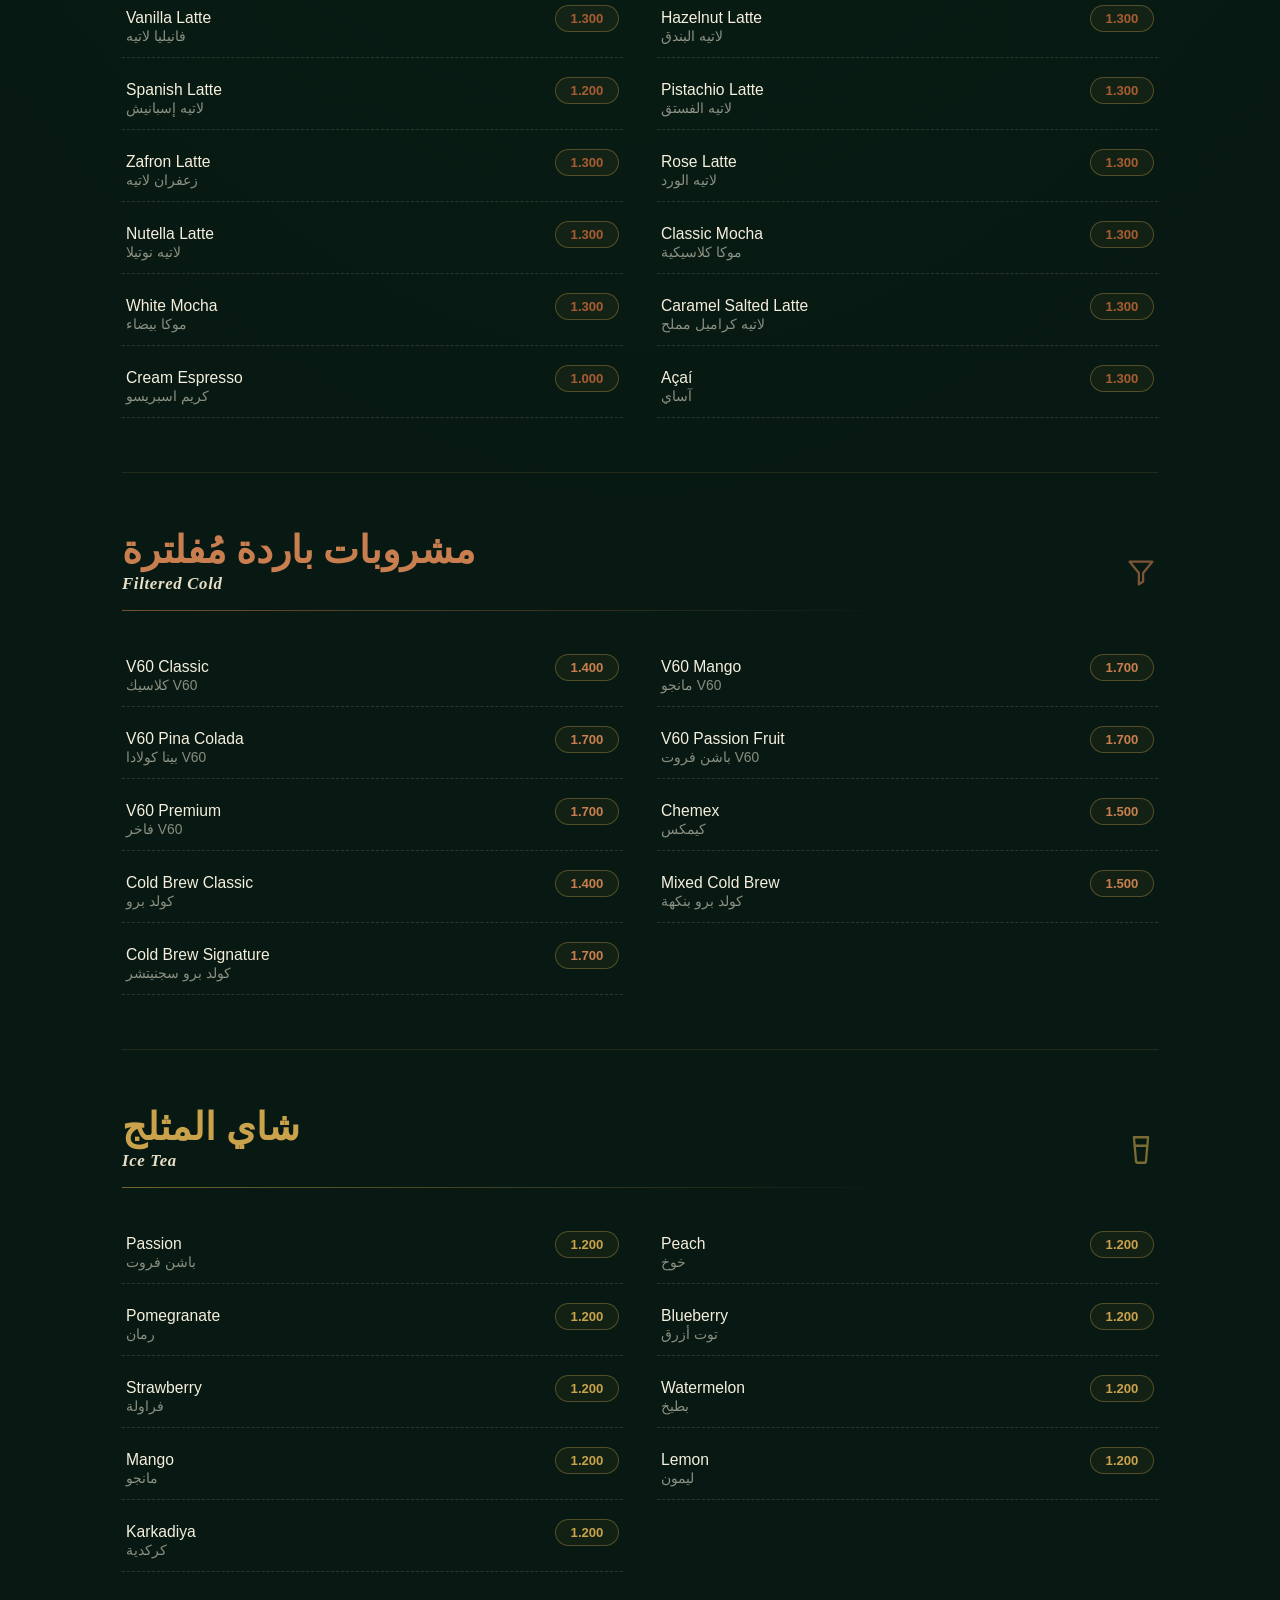
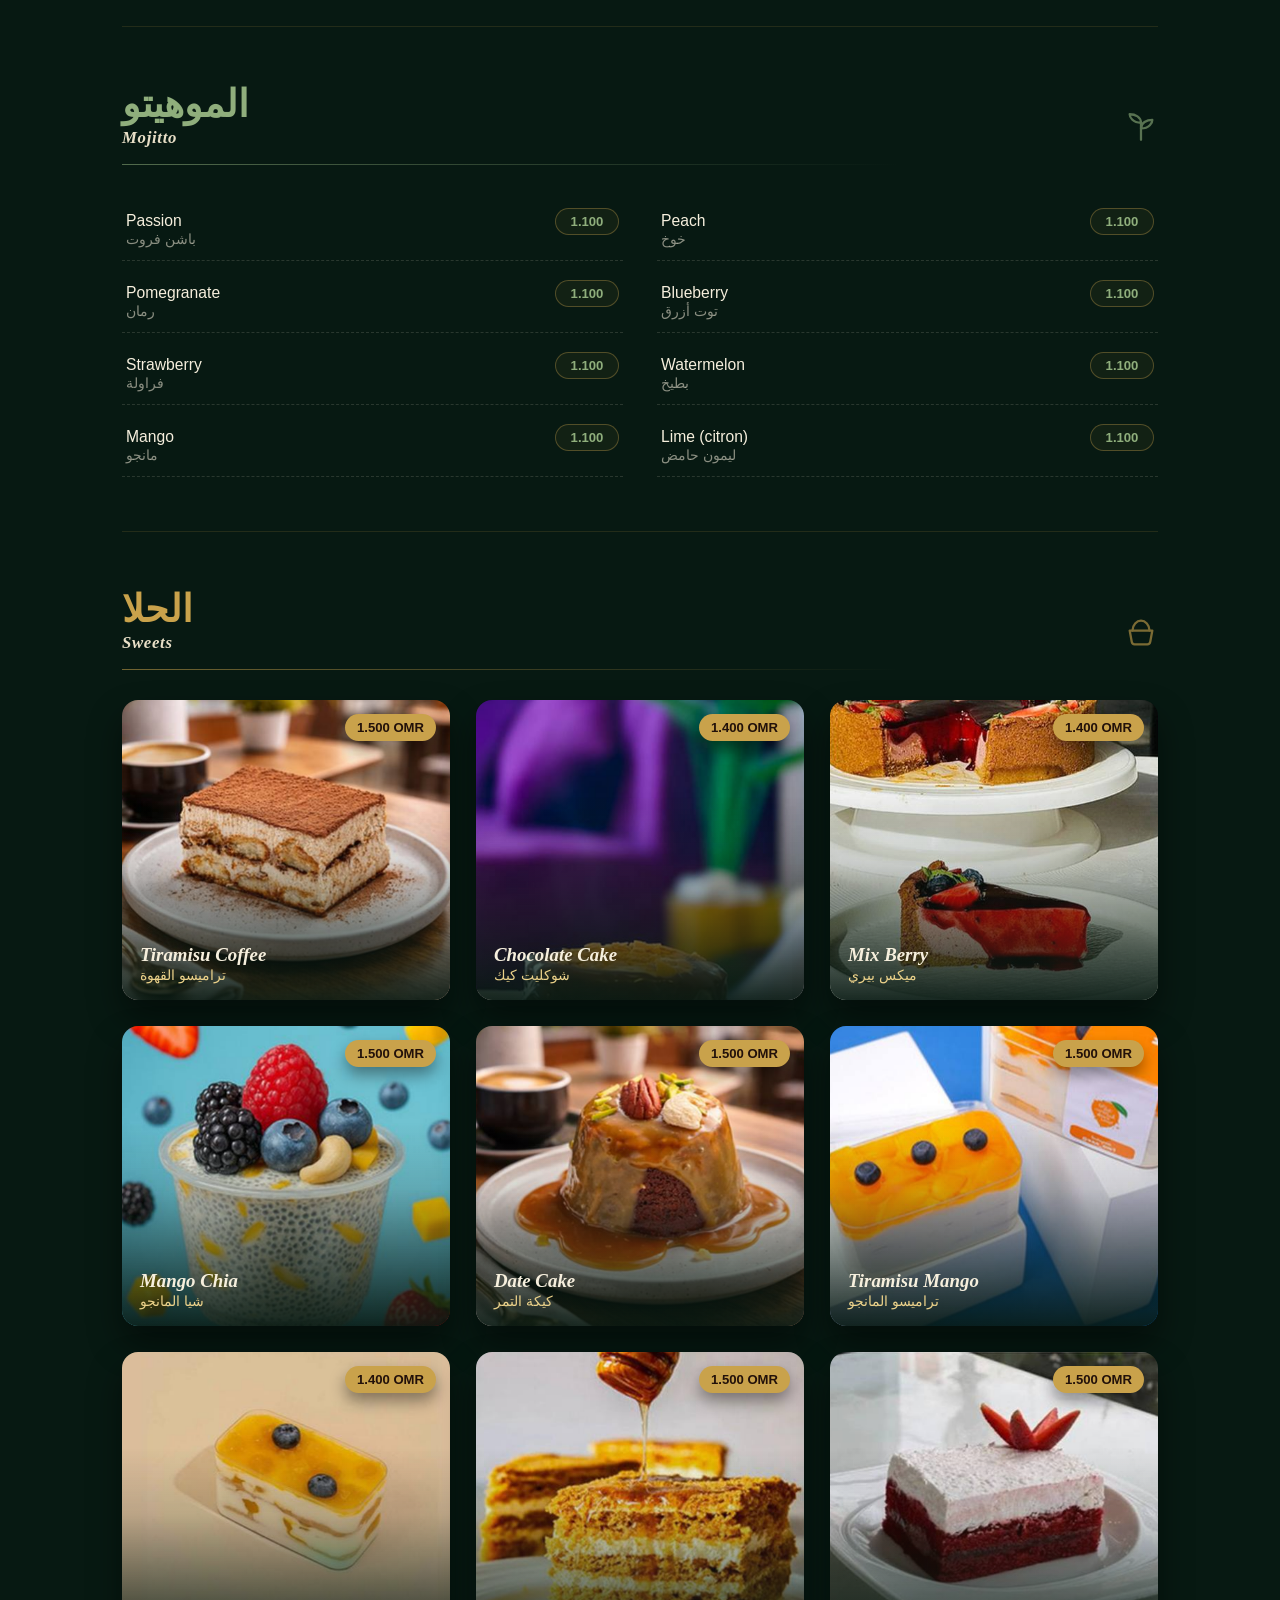
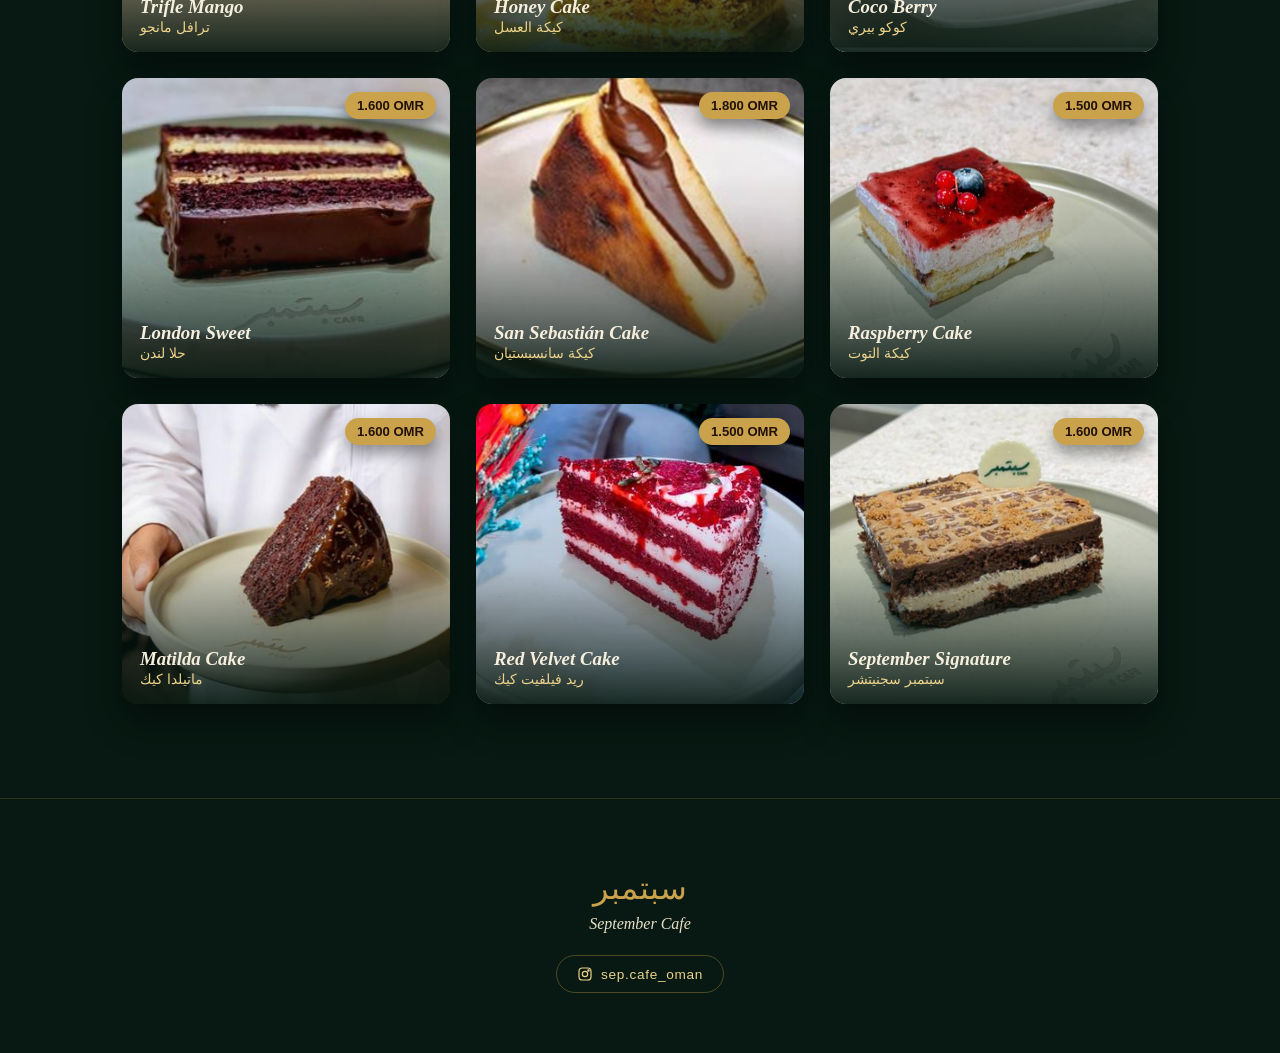
==== commit e9c56302: "fixed menu page by aligning the product with their names" ====
--- a/menu.html
+++ b/menu.html
@@ -431,21 +431,21 @@
     ]},
   { id:'sweets', en:'Sweets', ar:'الحلا', icon:'sweet', accent:'var(--gold)', isSweets:true,
     items:[
-      ['Tiramisu Coffee','تراميسو القهوة',1.500,'tiramisu-coffee'],
-      ['Chocolate Cake','شوكليت كيك',1.400,'chocolate-cake'],
-      ['Mix Barry','ميكس بيري',1.400,'mix-barry'],
-      ['Mango Chia','شيا المانجو',1.500,'mango-chia'],
+      ['Tiramisu Coffee','تراميسو القهوة',1.500,'mango-chia'],
+      ['Chocolate Cake','شوكليت كيك',1.400,'mix-barry'],
+      ['Mix Berry','ميكس بيري',1.400,'tiramisu-coffee'],
+      ['Mango Chia','شيا المانجو',1.500,'tiramisu-mango'],
       ['Date Cake','كيكة التمر',1.500,'date-cake'],
-      ['Tiramisu Mango','تراميسو المانجو',1.500,'tiramisu-mango'],
-      ['Trifle Mango','ترافل مانجو',1.400,'trifle-mango'],
+      ['Tiramisu Mango','تراميسو المانجو',1.500,'chocolate-cake'],
+      ['Trifle Mango','ترافل مانجو',1.400,'coco-berry'],
       ['Honey Cake','كيكة العسل',1.500,'honey-cake'],
-      ['Coco Berry','كوكو بيري',1.500,'coco-berry'],
-      ['London Sweet','حلا لندن',1.600,'london-sweet'],
+      ['Coco Berry','كوكو بيري',1.500,'trifle-mango'],
+      ['London Sweet','حلا لندن',1.600,'red-velvet'],
       ['San Sebastián Cake','كيكة سانسبستيان',1.800,'san-sebastian'],
       ['Raspberry Cake','كيكة التوت',1.500,'raspberry-cake'],
-      ['Matilda Cake','ماتيلدا كيك',1.600,'matilda-cake'],
-      ['Red Velvet Cake','ريد فيلفيت كيك',1.500,'red-velvet'],
-      ['September Signature','سبتمبر سجنيتشر',1.600,'september-signature']
+      ['Matilda Cake','ماتيلدا كيك',1.600,'london-sweet'],
+      ['Red Velvet Cake','ريد فيلفيت كيك',1.500,'september-signature'],
+      ['September Signature','سبتمبر سجنيتشر',1.600,'matilda-cake']
     ]}
 ];
 
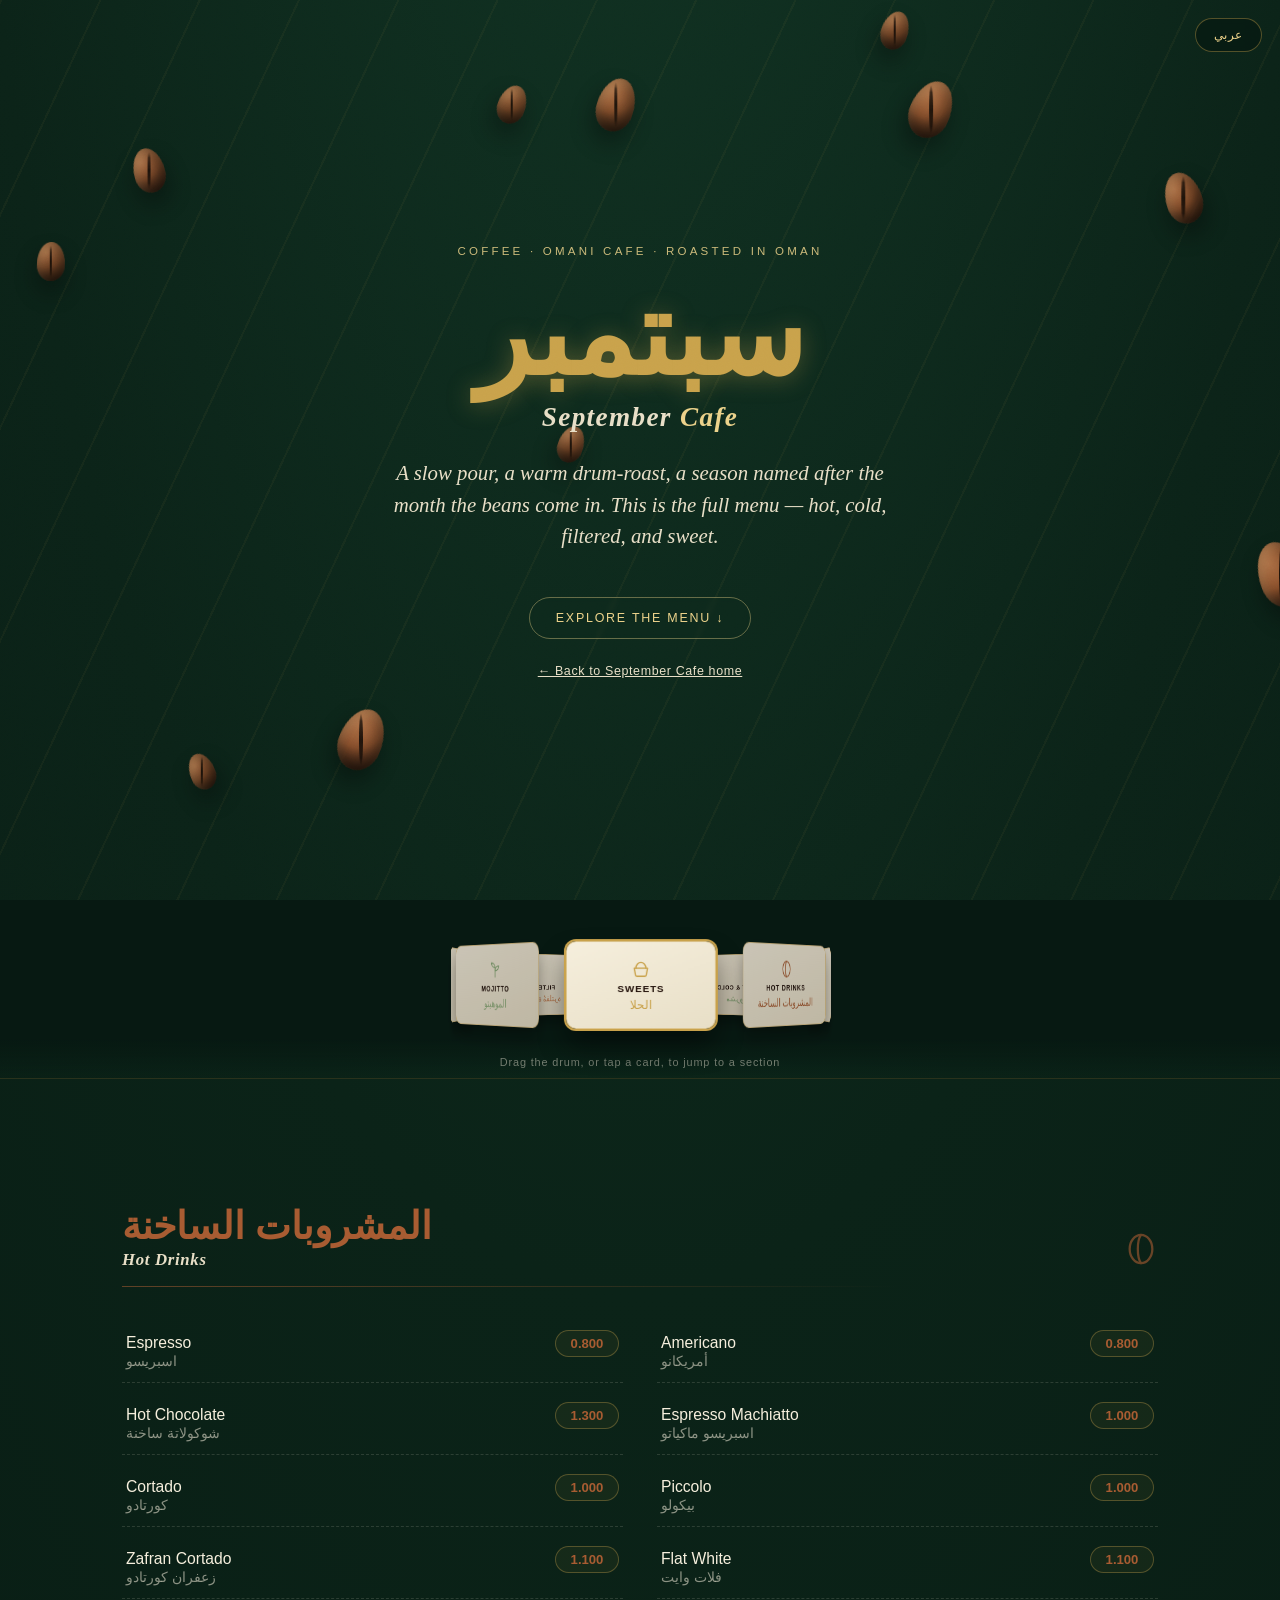
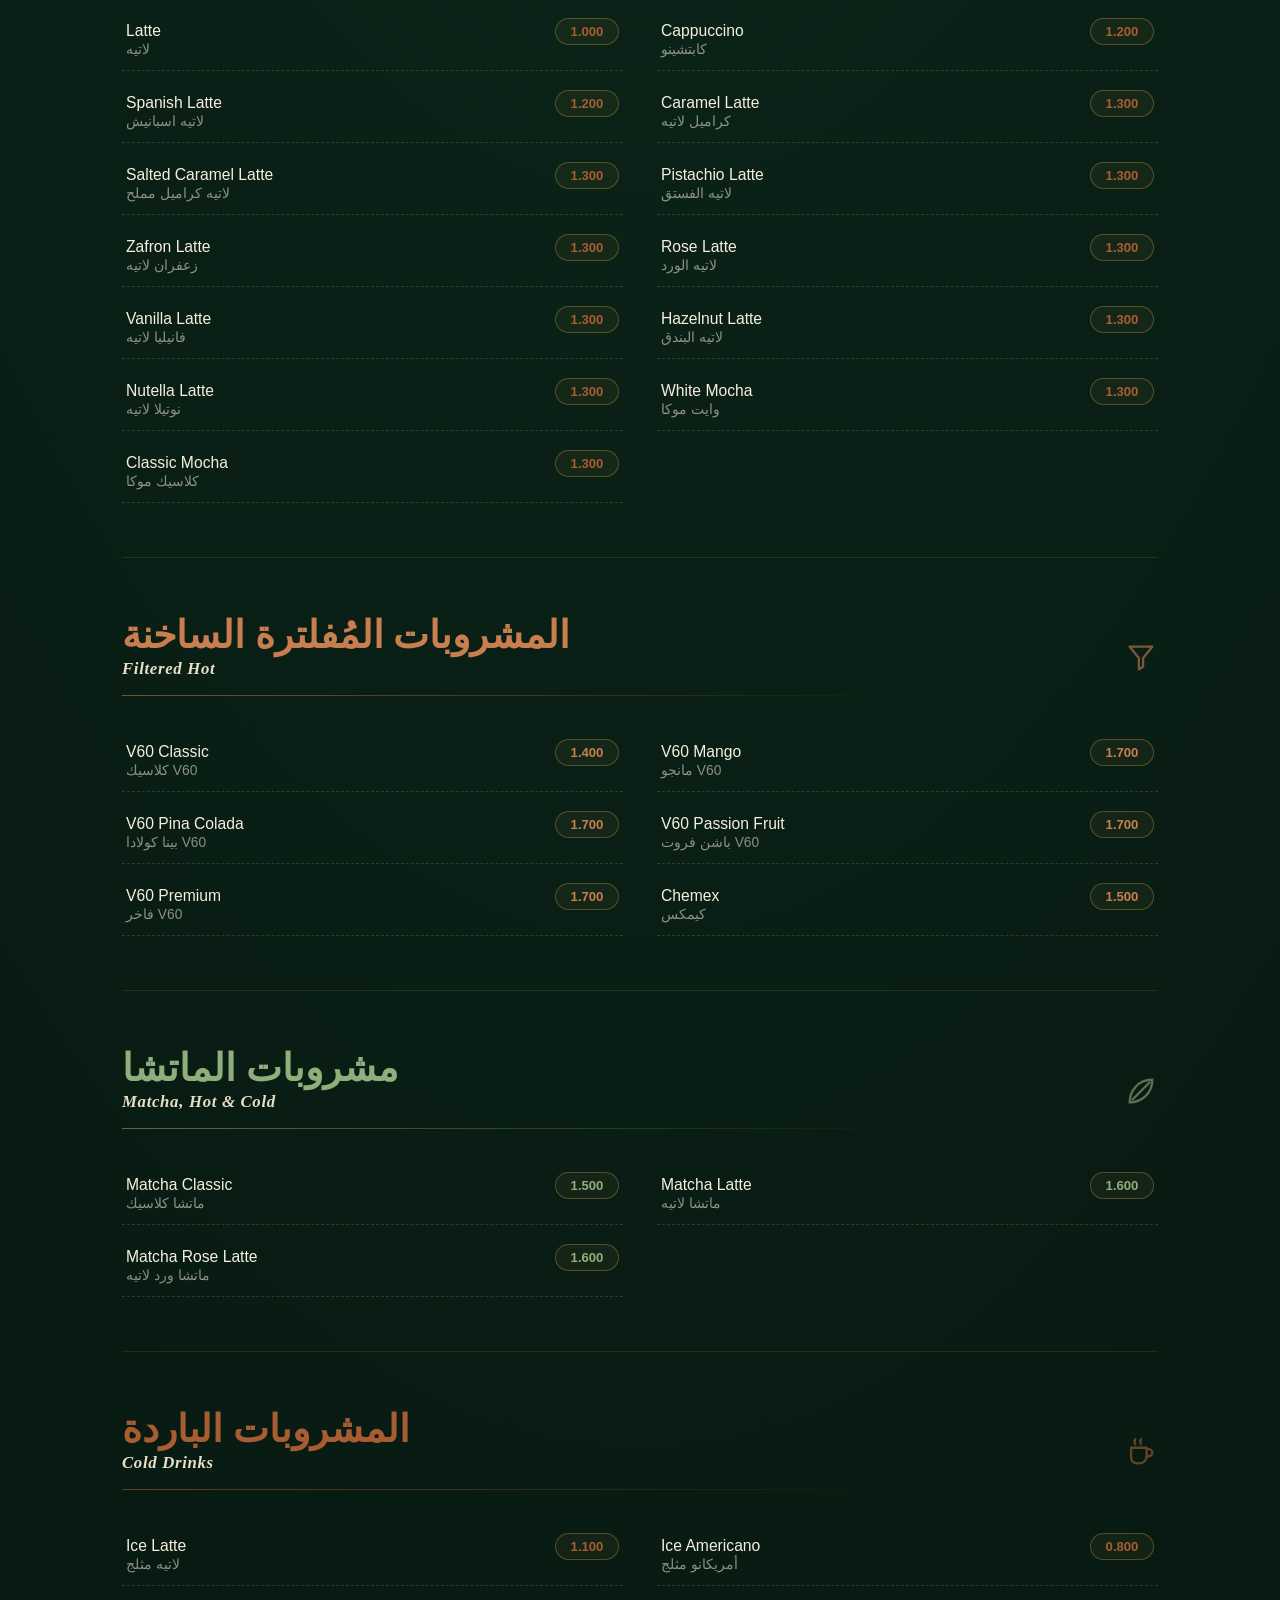
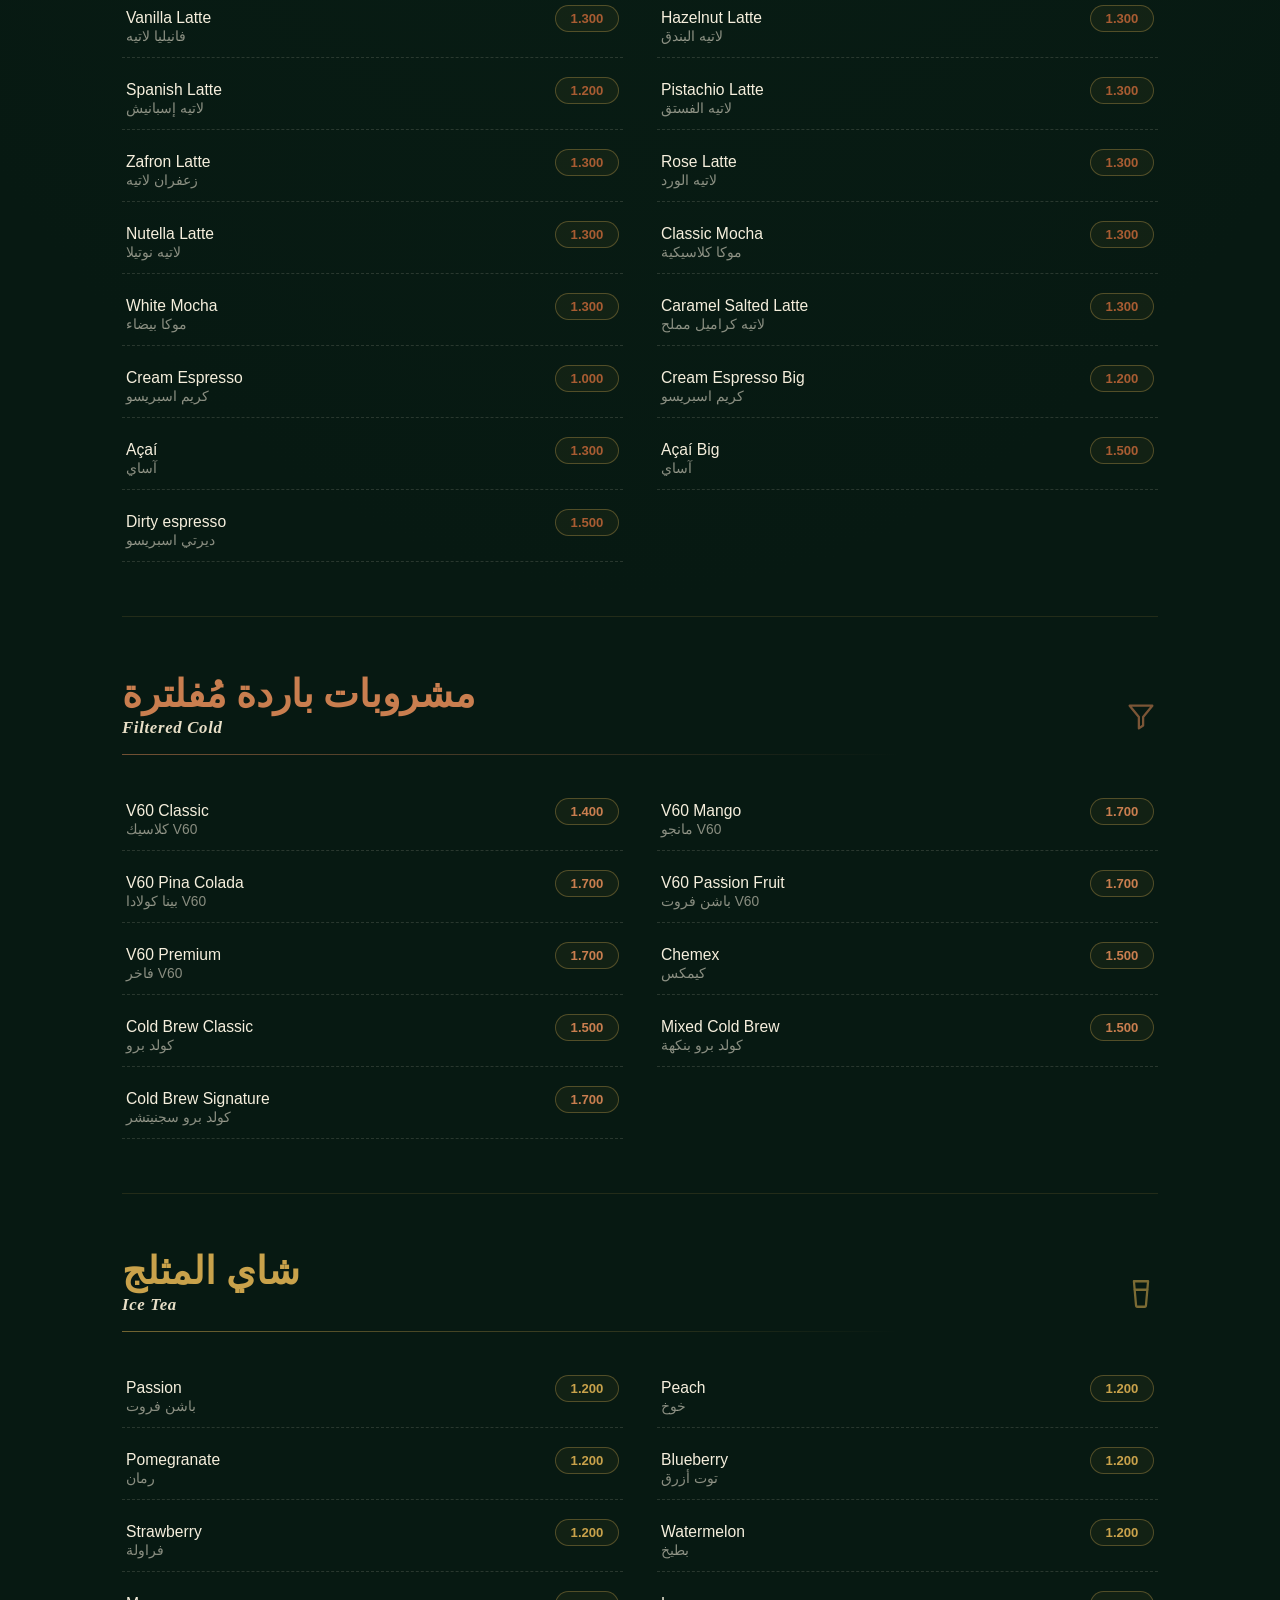
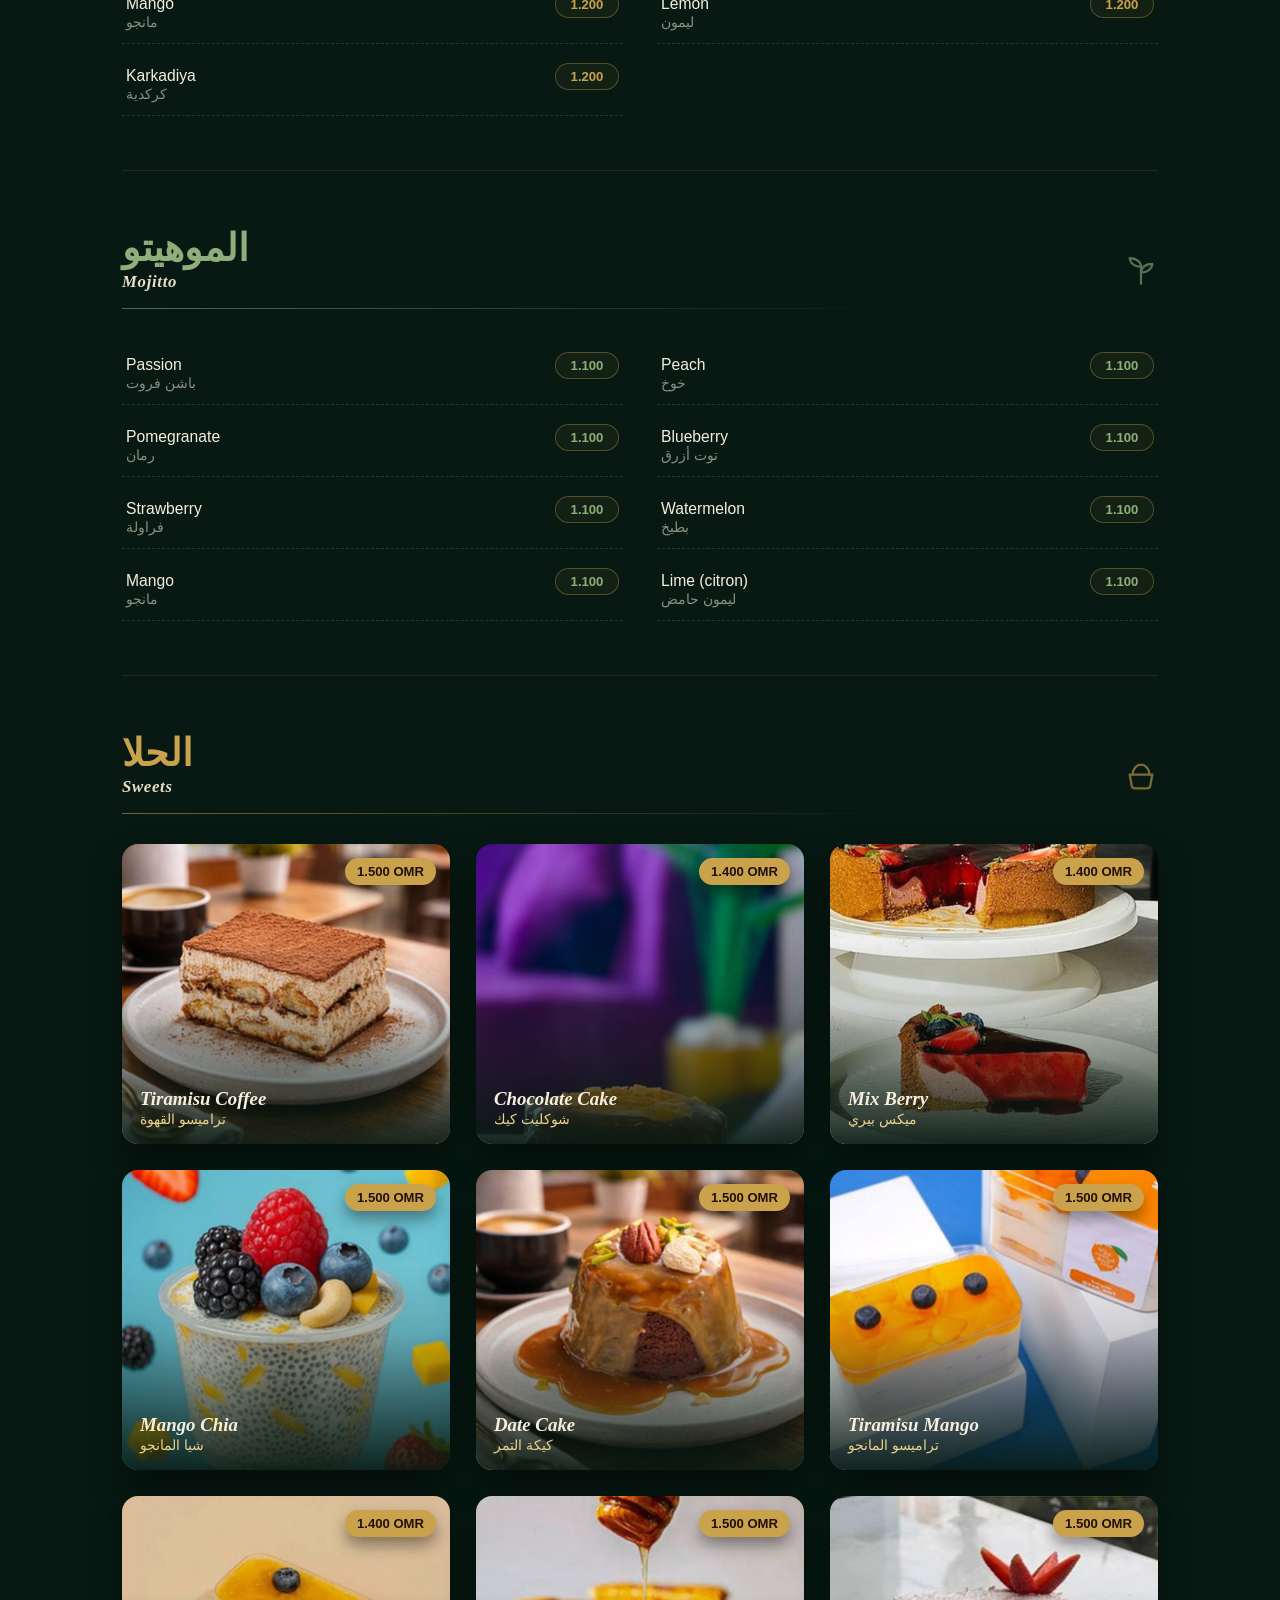
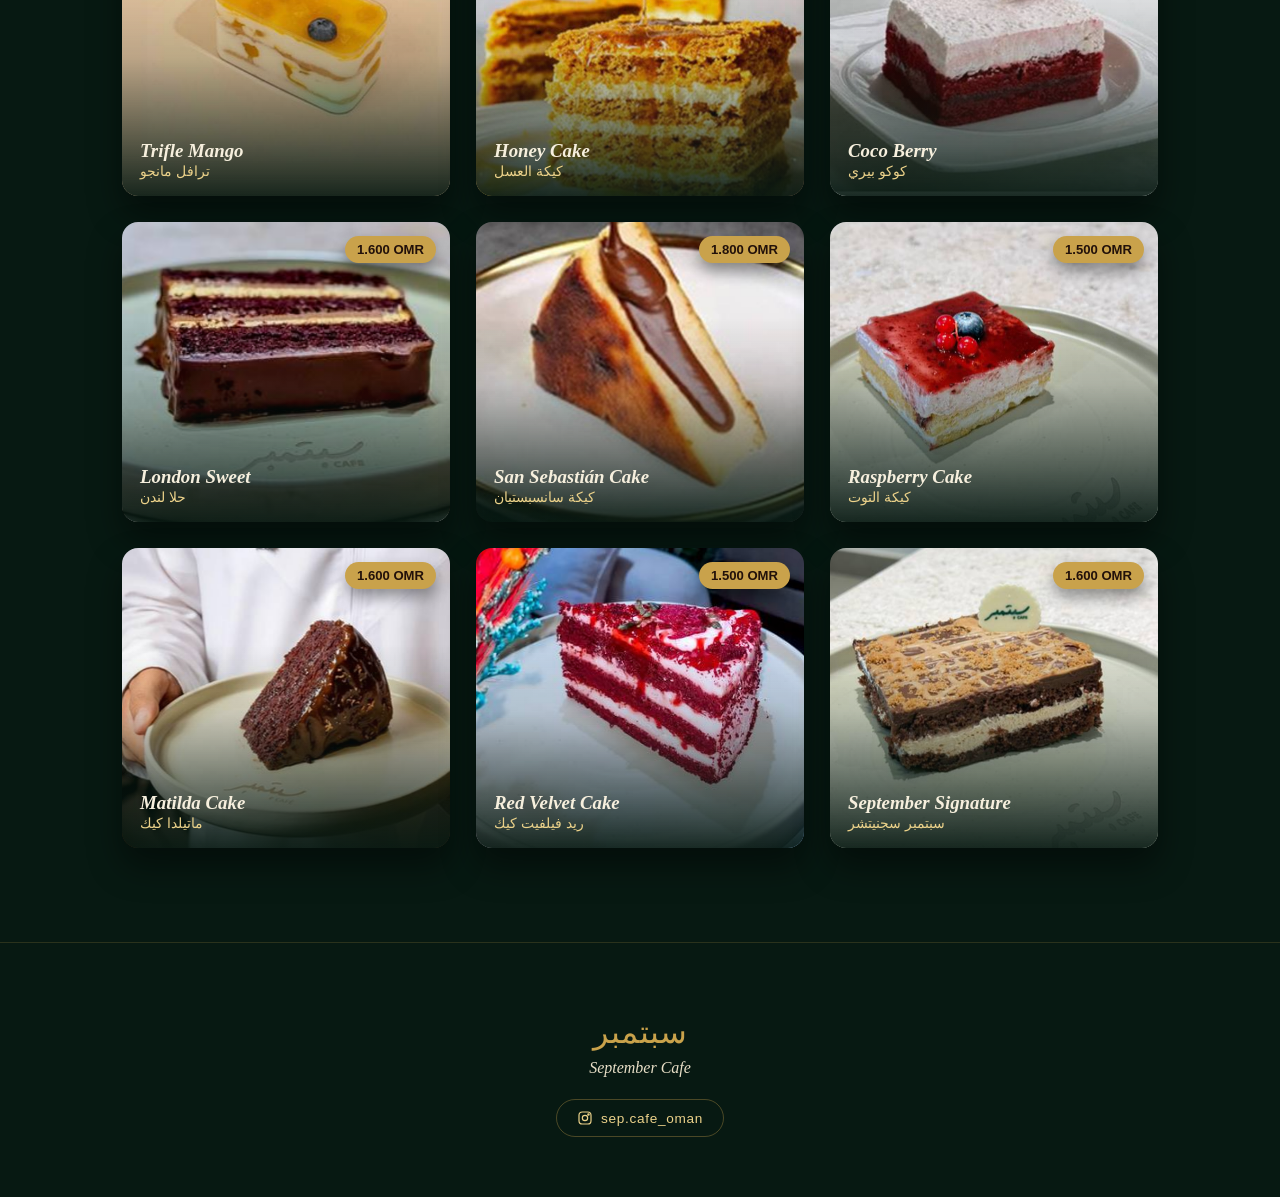
==== commit 94d4b012: "added items on the menu" ====
--- a/menu.html
+++ b/menu.html
@@ -410,13 +410,15 @@
       ['Hazelnut Latte','لاتيه البندق',1.300],['Spanish Latte','لاتيه إسبانيش',1.200],['Pistachio Latte','لاتيه الفستق',1.300],
       ['Zafron Latte','زعفران لاتيه',1.300],['Rose Latte','لاتيه الورد',1.300],['Nutella Latte','لاتيه نوتيلا',1.300],
       ['Classic Mocha','موكا كلاسيكية',1.300],['White Mocha','موكا بيضاء',1.300],['Caramel Salted Latte','لاتيه كراميل مملح',1.300],
-      ['Cream Espresso','كريم اسبريسو',1.000],['Açaí','آساي',1.300]
+      ['Cream Espresso','كريم اسبريسو',1.000],['Cream Espresso Big','كريم اسبريسو',1.200],
+      ['Açaí','آساي',1.300], ['Açaí Big','آساي',1.500],
+      ['Dirty espresso','ديرتي اسبريسو',1.500]
     ]},
   { id:'filtered-cold', en:'Filtered Cold', ar:'مشروبات باردة مُفلترة', icon:'filter', accent:'var(--ember-hi)',
     items:[
       ['V60 Classic','كلاسيك V60',1.400],['V60 Mango','مانجو V60',1.700],['V60 Pina Colada','بينا كولادا V60',1.700],
       ['V60 Passion Fruit','باشن فروت V60',1.700],['V60 Premium','فاخر V60',1.700],['Chemex','كيمكس',1.500],
-      ['Cold Brew Classic','كولد برو',1.400],['Mixed Cold Brew','كولد برو بنكهة',1.500],['Cold Brew Signature','كولد برو سجنيتشر',1.700]
+      ['Cold Brew Classic','كولد برو',1.500],['Mixed Cold Brew','كولد برو بنكهة',1.500],['Cold Brew Signature','كولد برو سجنيتشر',1.700]
     ]},
   { id:'tea', en:'Ice Tea', ar:'شاي المثلج', icon:'glass', accent:'var(--gold)',
     items:[
